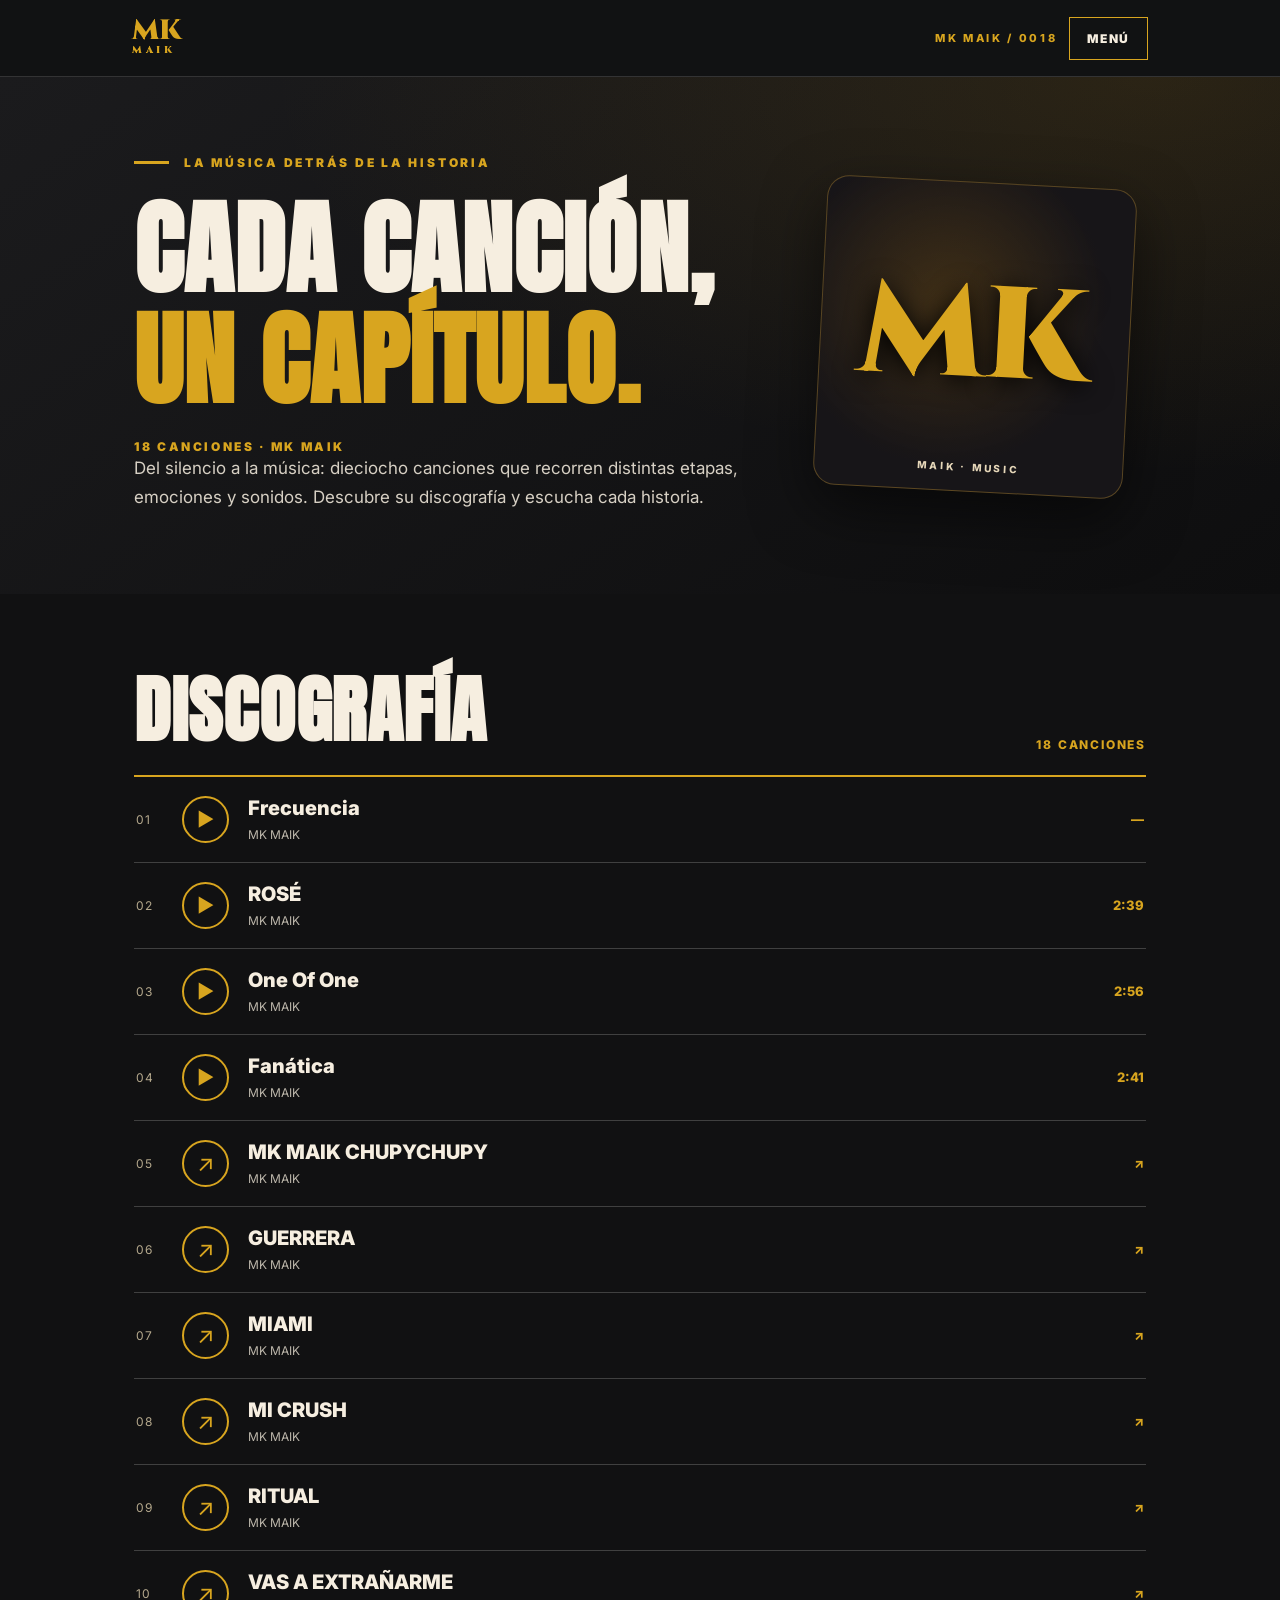
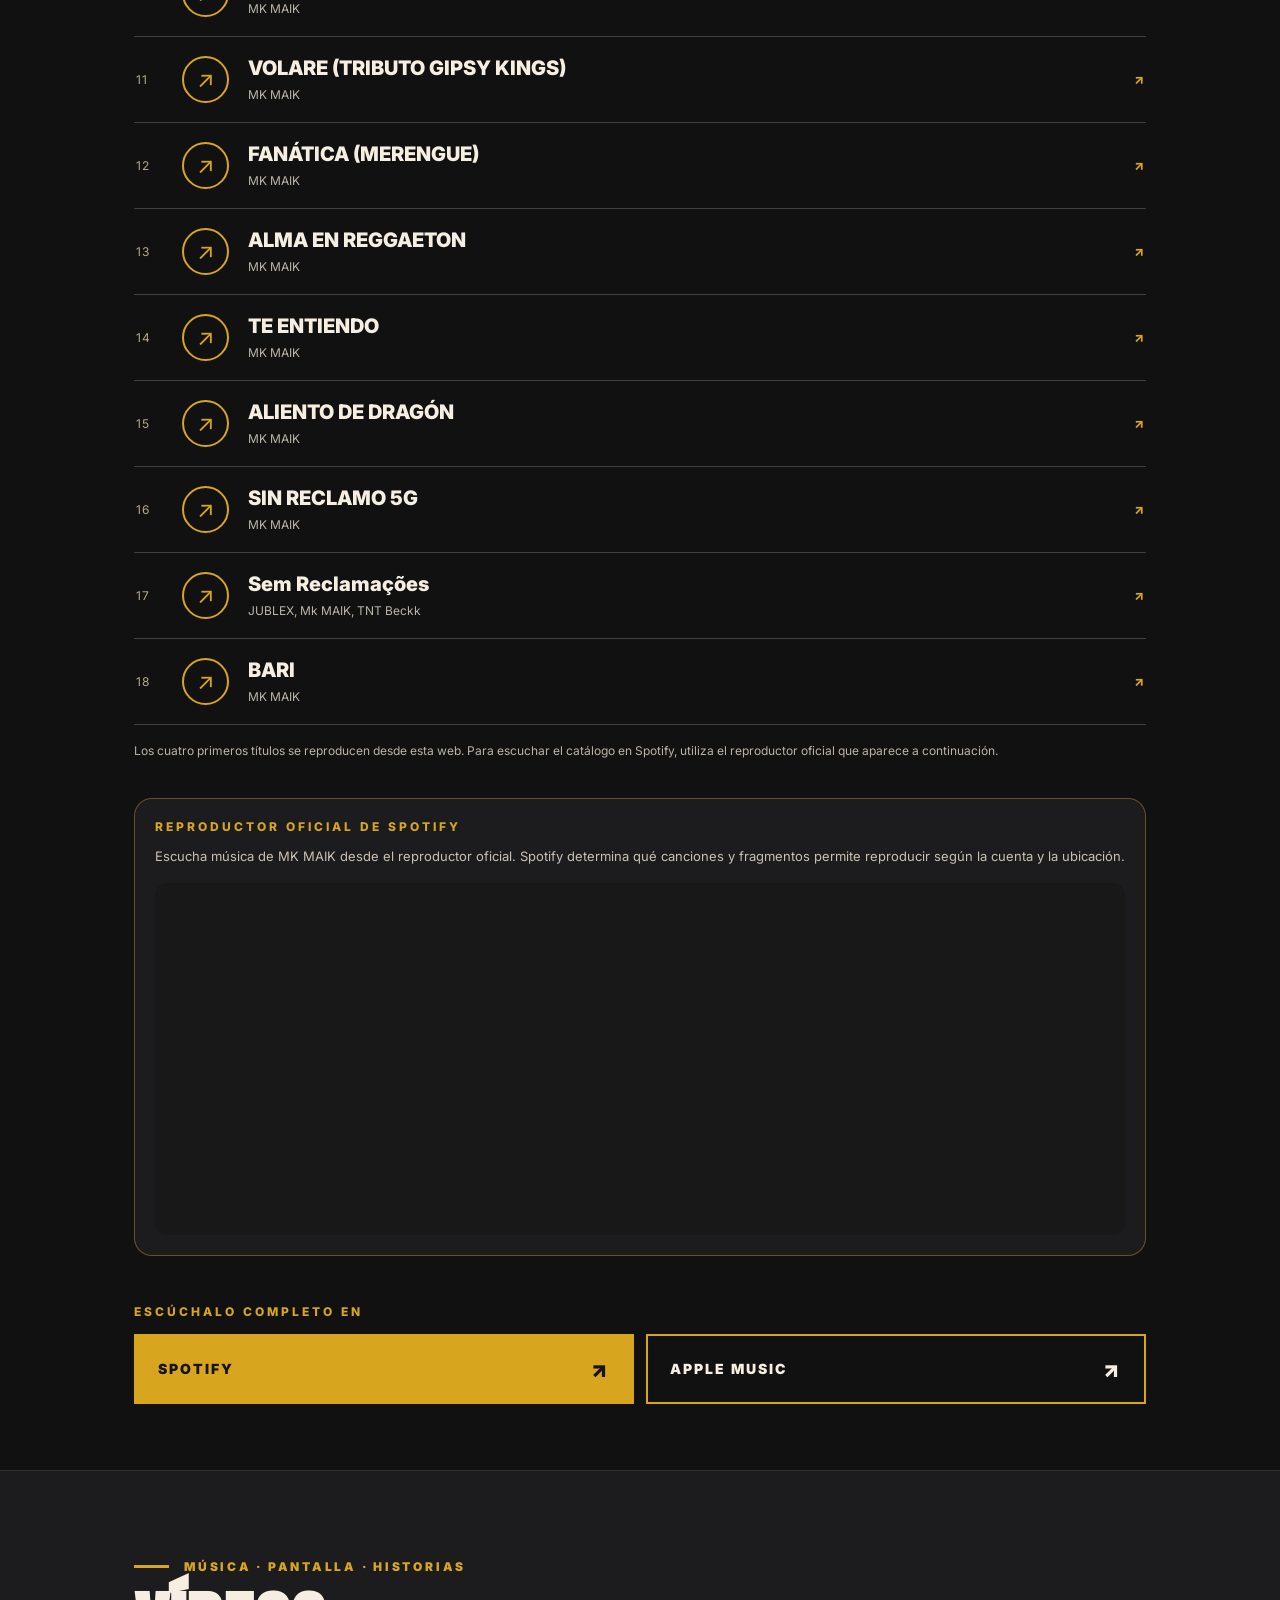
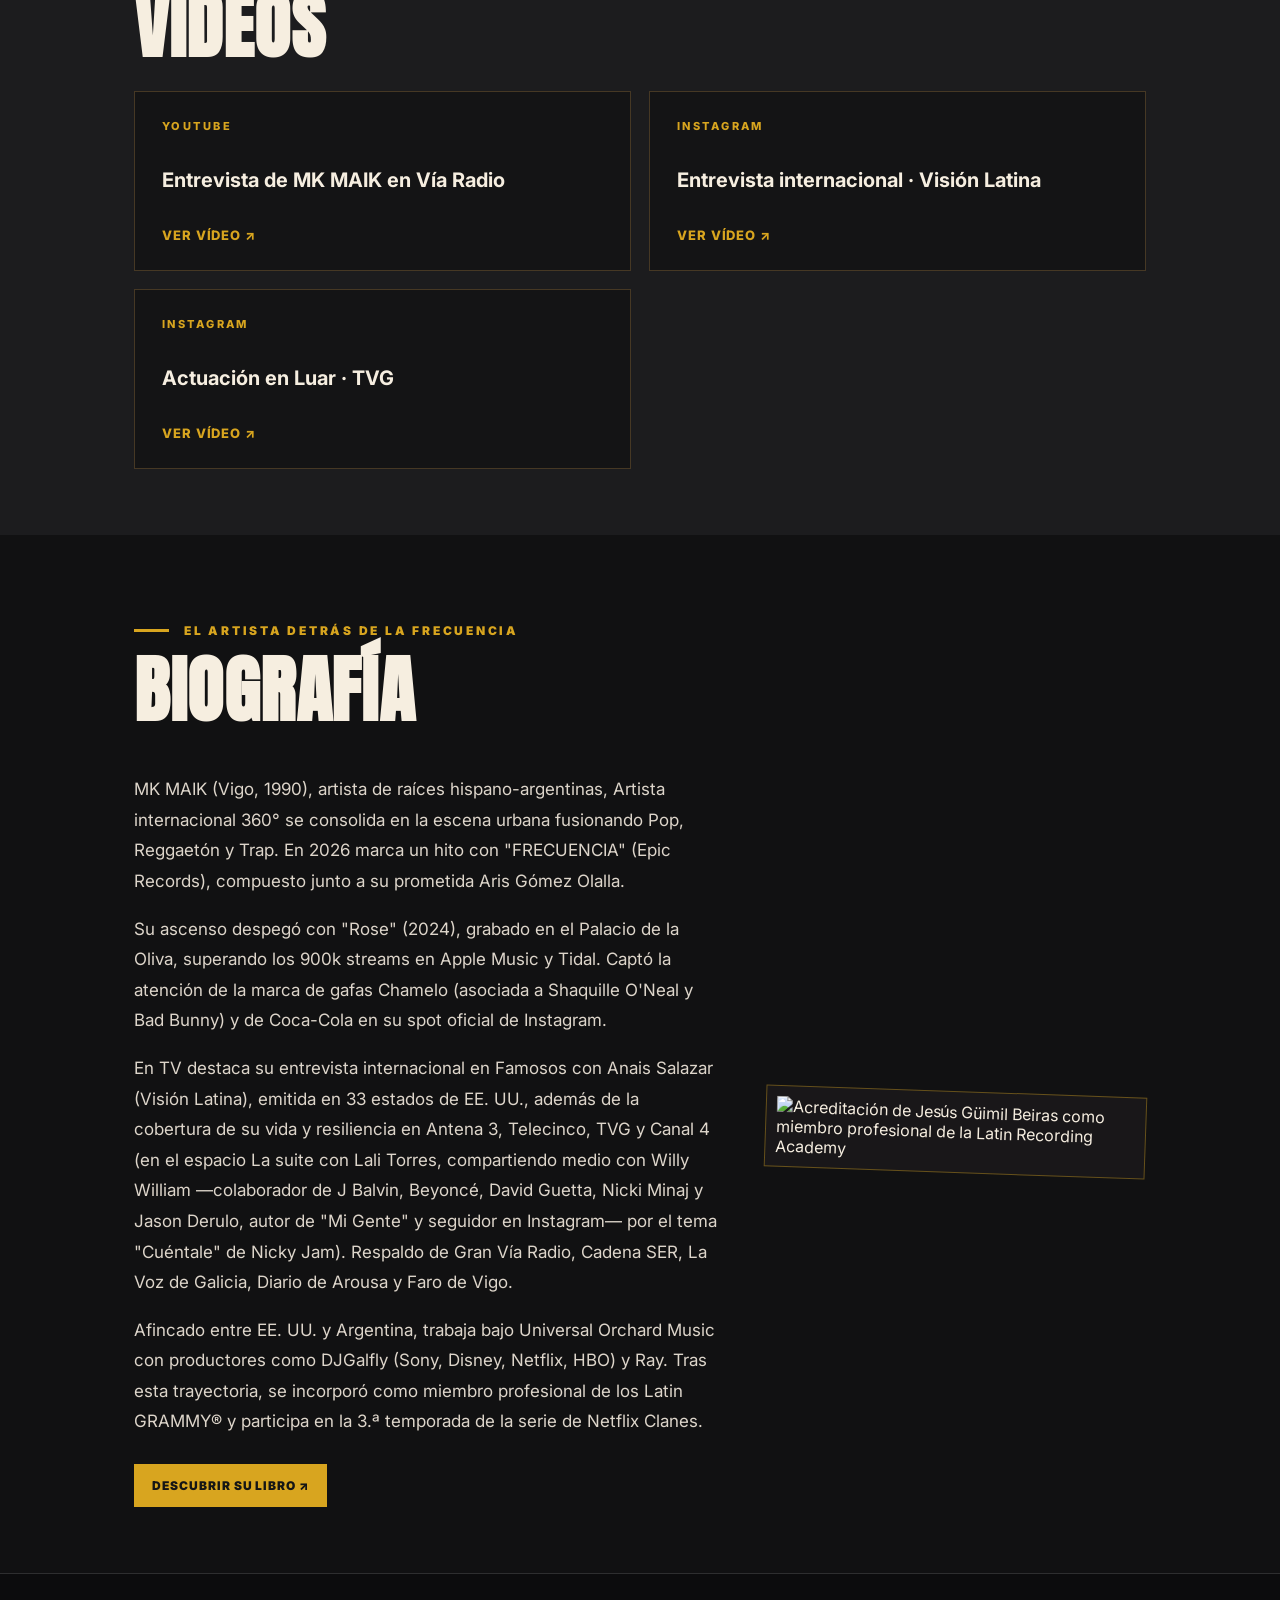
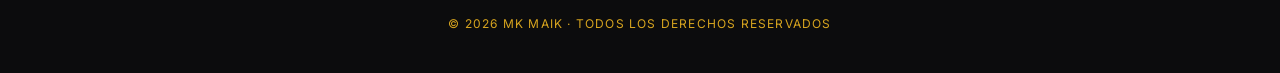
==== discografia.html @ 2d4cb765 "Expand mobile discography menu with every website section and bilingual labels" ====
<!doctype html>
<html lang="es">
<head>
<meta charset="utf-8">
<meta name="viewport" content="width=device-width,initial-scale=1">
<meta name="theme-color" content="#111112">
<title>Discografía, vídeos y biografía | MK MAIK</title>
<meta name="description" content="Descubre las 18 canciones de MK MAIK, sus vídeos y biografía. Música, identidad y superación.">
<link rel="canonical" href="https://www.mkmaik.com/discografia.html">
<link rel="preconnect" href="https://fonts.googleapis.com">
<link rel="preconnect" href="https://fonts.gstatic.com" crossorigin>
<link href="https://fonts.googleapis.com/css2?family=Anton&family=Bebas+Neue&family=Cinzel:wght@500;700;900&family=Inter:wght@400;500;600;700;800;900&display=swap" rel="stylesheet">
<style>
:root{--bg:#111112;--panel:#1d1d1e;--gold:#d8a51f;--yellow:#e5b53a;--cream:#f6eee0;--muted:#bcb6aa}
*{box-sizing:border-box}html{scroll-behavior:smooth}body{margin:0;background:var(--bg);color:var(--cream);font-family:Inter,system-ui,sans-serif}a{color:inherit;text-decoration:none}button{font:inherit;cursor:pointer}button:focus-visible,a:focus-visible{outline:3px solid var(--yellow);outline-offset:3px}button[hidden], [hidden]{display:none!important}
.site-header{position:sticky;top:0;z-index:30;background:#121314f5;border-bottom:1px solid #ffffff24;backdrop-filter:blur(14px)}.header-inner{max-width:1060px;margin:auto;min-height:76px;padding:14px 22px;display:flex;align-items:center;justify-content:space-between;gap:18px}.brand{font-family:Cinzel,serif;color:var(--gold);font-size:28px;font-weight:900;line-height:.72;display:block}.brand small{display:block;font-size:10px;letter-spacing:.37em;margin-top:6px}.header-actions{display:flex;align-items:center;gap:12px}.header-tag{color:var(--gold);font-weight:800;letter-spacing:.24em;font-size:11px}.menu-toggle{border:1px solid var(--gold);background:transparent;color:var(--cream);padding:13px 17px;letter-spacing:.14em;font-weight:900;font-size:12px}.menu-panel{border-top:1px solid #ffffff22;background:#1c1c1d}.menu-panel-inner{max-width:1060px;margin:auto;padding:18px 24px 22px}.menu-panel a{display:block;padding:17px 4px;border-bottom:1px solid #ffffff28;font-size:14px;font-weight:800;letter-spacing:.16em;text-transform:uppercase}.menu-panel a:hover{color:var(--gold)}.language-switch{display:flex;justify-content:flex-end;gap:0;margin-top:18px}.language-switch button{background:transparent;color:var(--cream);border:1px solid #7b746b;padding:10px 14px;font-weight:900;letter-spacing:.12em}.language-switch button.active{background:var(--gold);border-color:var(--gold);color:#111}
.container{max-width:1060px;margin:auto;padding-inline:24px}.hero{position:relative;overflow:hidden;background:radial-gradient(ellipse at 90% 0%,#8e681631,transparent 54%),linear-gradient(145deg,#1b1b1d,#0e0e0f);padding:66px 0 62px}.hero-grid{display:grid;grid-template-columns:minmax(0,1.3fr) minmax(250px,.7fr);gap:35px;align-items:center}.eyebrow{display:flex;align-items:center;gap:15px;color:var(--gold);font-weight:900;letter-spacing:.23em;font-size:12px;text-transform:uppercase}.eyebrow:before{content:"";display:block;width:35px;height:3px;background:var(--gold)}h1,h2{font-family:Anton,Impact,sans-serif;text-transform:uppercase;margin:0;letter-spacing:.01em}h1{font-size:clamp(55px,8vw,112px);line-height:1.08;margin:24px 0}h1 em{color:var(--gold);font-style:normal}.hero-copy{max-width:620px;color:#d7d0c4;font-size:17px;line-height:1.7;margin:0 0 20px}.hero-meta{margin:0;color:var(--gold);font-size:12px;letter-spacing:.22em;font-weight:900;text-transform:uppercase}.hero-art{position:relative;justify-self:center;width:min(100%,310px);aspect-ratio:1;display:grid;place-items:center;border:1px solid #b98d3466;border-radius:22px;background:radial-gradient(circle at 40% 40%,#76501a66,#171518 62%);box-shadow:0 22px 60px #0008;transform:rotate(3deg)}.hero-art .big-mk{font:900 clamp(75px,11vw,130px)/.8 Cinzel,serif;color:var(--gold);text-shadow:0 4px 25px #000}.hero-art .art-caption{position:absolute;bottom:18px;font-size:10px;letter-spacing:.28em;color:#e6d7b9;font-weight:800}
.section{padding-top:76px;padding-bottom:66px}.section-heading{display:flex;justify-content:space-between;gap:12px;align-items:end;margin-bottom:23px}.section-heading h2{font-size:clamp(43px,6vw,73px);line-height:1.12}.section-heading small{color:var(--gold);font-weight:800;letter-spacing:.15em;font-size:12px}.song-list{margin:0;padding:0;list-style:none;border-top:2px solid var(--gold)}.song{display:grid;grid-template-columns:32px 52px minmax(0,1fr) 44px;align-items:center;gap:14px;border-bottom:1px solid #ffffff32;padding:17px 2px;min-height:86px}.song-index{color:#b5a98d;font-size:12px;letter-spacing:.1em}.song-play,.song-link{width:47px;height:47px;border:2px solid var(--gold);border-radius:50%;background:transparent;color:var(--gold);display:grid;place-items:center;padding:0;font-size:19px}.song-play[aria-pressed="true"]{background:var(--gold);color:#111}.song-link{font-size:23px}.song-info{min-width:0}.song-info strong{display:block;font-size:clamp(15px,2vw,20px);font-weight:850;line-height:1.35;overflow-wrap:anywhere}.song-info small{display:block;color:var(--muted);font-size:12px;margin-top:5px;line-height:1.4}.song-duration{text-align:right;color:var(--gold);font-size:13px;font-weight:800}.song-note{font-size:12px;color:#bbb3a7;line-height:1.6;margin:16px 0 0}.listen-title{margin:48px 0 15px;color:var(--gold);letter-spacing:.25em;font-weight:800;font-size:12px}.platforms{display:grid;grid-template-columns:1fr 1fr;gap:12px}.platforms a{display:flex;align-items:center;justify-content:space-between;gap:10px;min-height:70px;padding:19px 22px;border:2px solid var(--gold);font-size:14px;font-weight:900;letter-spacing:.14em}.platforms a:first-child{background:var(--gold);color:#151515}.platforms a span{font-size:22px}
.spotify-player-section{margin:38px 0 10px;padding:20px;border:1px solid #d8a51f66;border-radius:18px;background:#1c1c1e}.spotify-player-section .listen-title{margin:0 0 12px}.spotify-embed-help{font-size:13px;line-height:1.6;color:#c9c1b3;margin:0 0 16px}.spotify-player-section iframe{display:block;border:0;border-radius:12px;width:100%;min-width:0;background:#181818}
.alternate-section{background:#1c1c1e;border-top:1px solid #ffffff18}.videos-grid{display:grid;grid-template-columns:repeat(2,minmax(0,1fr));gap:18px;margin-top:24px}.video-card{border:1px solid #8a693b6b;background:#141415;padding:27px;min-height:180px;display:flex;flex-direction:column;justify-content:space-between;gap:24px}.video-card .media-label{color:var(--gold);text-transform:uppercase;font-size:11px;letter-spacing:.22em;font-weight:800}.video-card strong{font-size:20px;line-height:1.3}.video-card a{color:var(--gold);font-weight:800;letter-spacing:.07em;font-size:13px}.bio-grid{display:grid;grid-template-columns:minmax(0,1fr) minmax(230px,.65fr);gap:45px;align-items:center;margin-top:25px}.bio-grid p{font-size:17px;line-height:1.8;color:#ddd5ca}.bio-visual{border:1px solid #d8a51f67;background:#191719;padding:10px;transform:rotate(2deg)}.bio-visual img{display:block;width:100%;height:auto;object-fit:cover}.bio-link{display:inline-block;margin-top:10px;padding:14px 18px;background:var(--gold);color:#151515;font-weight:900;text-transform:uppercase;font-size:12px;letter-spacing:.08em}.footer{background:#0c0c0d;border-top:1px solid #ffffff24;text-align:center;padding:42px 20px;color:var(--gold);font-size:12px;letter-spacing:.1em}
@media(max-width:680px){.header-inner{min-height:72px;padding:14px 19px}.header-tag{display:none}.hero{padding:56px 0 45px}.hero-grid{grid-template-columns:1fr}.hero-art{width:150px;aspect-ratio:1;justify-self:start;transform:none;border-radius:14px}.hero-art .big-mk{font-size:70px}.hero-art .art-caption{font-size:8px}.container{padding-inline:21px}h1{font-size:clamp(47px,11.5vw,78px);line-height:1.08;margin:21px 0}.hero-copy{font-size:15px}.hero-meta{font-size:11px}.section{padding-top:55px;padding-bottom:50px}.section-heading h2{font-size:clamp(37px,9vw,56px)}.song{grid-template-columns:22px 42px minmax(0,1fr) 40px;gap:10px;padding:15px 0;min-height:78px}.song-play,.song-link{width:41px;height:41px}.song-info strong{font-size:15px}.song-info small{font-size:11px}.platforms a{padding:13px;font-size:11px;min-height:64px;letter-spacing:.06em}.videos-grid,.bio-grid{grid-template-columns:1fr}.bio-visual{max-width:300px}.section-heading{align-items:center}}
</style>
</head>
<body>
<header class="site-header">
 <div class="header-inner">
  <a class="brand" href="index.html#inicio" aria-label="MK MAIK, volver a la web">MK<small>MAIK</small></a>
  <div class="header-actions"><span class="header-tag">MK MAIK / 0018</span><button class="menu-toggle" id="menuToggle" aria-expanded="false" aria-controls="menuPanel" data-i18n="menu">MENÚ</button></div>
 </div>
 <nav class="menu-panel" id="menuPanel" aria-label="Menú principal" hidden><div class="menu-panel-inner">
  <a href="index.html#inicio" data-i18n="homeNav">INICIO</a>
  <a href="index.html#musica" data-i18n="musicNav">MÚSICA</a>
  <a href="#discografia" data-i18n="discography">DISCOGRAFÍA</a>
  <a href="videos.html" data-i18n="videos">VÍDEOS</a>
  <a href="#biografia" data-i18n="biography">BIOGRAFÍA</a>
  <a href="index.html#origen" data-i18n="originNav">EL ORIGEN</a>
  <a href="index.html#eventos" data-i18n="eventsNav">EVENTOS</a>
  <a href="index.html#prensa" data-i18n="pressNav">PRENSA</a>
  <a href="index.html#marcas" data-i18n="brandsNav">MARCAS</a>
  <a href="libro.html" data-i18n="bookNav">LIBRO</a>
  <a href="index.html#contacto" data-i18n="contactNav">CONTACTO</a>
  <div class="language-switch" role="group" aria-label="Language / Idioma"><button type="button" class="active" data-lang="es" aria-pressed="true">ES</button><button type="button" data-lang="en" aria-pressed="false">EN</button></div>
 </div></nav>
</header>
<main>
 <section class="hero" id="inicio">
 <div class="container hero-grid"><div>
  <p class="eyebrow" data-i18n="eyebrow">LA MÚSICA DETRÁS DE LA HISTORIA</p>
  <h1><span data-i18n="heroOne">CADA CANCIÓN,</span> <em data-i18n="heroTwo">UN CAPÍTULO.</em></h1>
  <p class="hero-meta" data-i18n="meta">18 CANCIONES · MK MAIK</p>
  <p class="hero-copy" data-i18n="intro">Del silencio a la música: dieciocho canciones que recorren distintas etapas, emociones y sonidos. Descubre su discografía y escucha cada historia.</p>
 </div><div class="hero-art" aria-label="Identidad visual MK MAIK"><span class="big-mk">MK</span><span class="art-caption">MAIK · MUSIC</span></div></div>
 </section>
 <section id="discografia" class="section container">
  <div class="section-heading"><h2 data-i18n="discography">DISCOGRAFÍA</h2><small data-i18n="tracks">18 CANCIONES</small></div>
  <ol class="song-list">
<li class="song" data-title="Frecuencia"><span class="song-index">01</span><button class="song-play" type="button" data-audio="assets/audio/frecuencia.m4a" aria-label="Reproducir Frecuencia" aria-pressed="false"><span aria-hidden="true">▶</span></button><span class="song-info"><strong>Frecuencia</strong><small>MK MAIK</small></span><span class="song-duration" data-for="assets/audio/frecuencia.m4a">—</span></li>
<li class="song" data-title="ROSÉ"><span class="song-index">02</span><button class="song-play" type="button" data-audio="assets/audio/rose.mp3" aria-label="Reproducir ROSÉ" aria-pressed="false"><span aria-hidden="true">▶</span></button><span class="song-info"><strong>ROSÉ</strong><small>MK MAIK</small></span><span class="song-duration" data-for="assets/audio/rose.mp3">—</span></li>
<li class="song" data-title="One Of One"><span class="song-index">03</span><button class="song-play" type="button" data-audio="assets/audio/one-of-one.mp3" aria-label="Reproducir One Of One" aria-pressed="false"><span aria-hidden="true">▶</span></button><span class="song-info"><strong>One Of One</strong><small>MK MAIK</small></span><span class="song-duration" data-for="assets/audio/one-of-one.mp3">—</span></li>
<li class="song" data-title="Fanática"><span class="song-index">04</span><button class="song-play" type="button" data-audio="assets/audio/fanatica.mp3" aria-label="Reproducir Fanática" aria-pressed="false"><span aria-hidden="true">▶</span></button><span class="song-info"><strong>Fanática</strong><small>MK MAIK</small></span><span class="song-duration" data-for="assets/audio/fanatica.mp3">—</span></li>
<li class="song" data-title="MK MAIK CHUPYCHUPY"><span class="song-index">05</span><a class="song-link" href="https://open.spotify.com/intl-es/artist/3OY7Gz7pqpO8EOO5Ahuzsq" target="_blank" rel="noopener noreferrer" aria-label="Abrir perfil de MK MAIK en Spotify"><span aria-hidden="true">↗</span></a><span class="song-info"><strong>MK MAIK CHUPYCHUPY</strong><small>MK MAIK</small></span><span class="song-duration" >↗</span></li>
<li class="song" data-title="GUERRERA"><span class="song-index">06</span><a class="song-link" href="https://open.spotify.com/intl-es/artist/3OY7Gz7pqpO8EOO5Ahuzsq" target="_blank" rel="noopener noreferrer" aria-label="Abrir perfil de MK MAIK en Spotify"><span aria-hidden="true">↗</span></a><span class="song-info"><strong>GUERRERA</strong><small>MK MAIK</small></span><span class="song-duration" >↗</span></li>
<li class="song" data-title="MIAMI"><span class="song-index">07</span><a class="song-link" href="https://open.spotify.com/intl-es/artist/3OY7Gz7pqpO8EOO5Ahuzsq" target="_blank" rel="noopener noreferrer" aria-label="Abrir perfil de MK MAIK en Spotify"><span aria-hidden="true">↗</span></a><span class="song-info"><strong>MIAMI</strong><small>MK MAIK</small></span><span class="song-duration" >↗</span></li>
<li class="song" data-title="MI CRUSH"><span class="song-index">08</span><a class="song-link" href="https://open.spotify.com/intl-es/artist/3OY7Gz7pqpO8EOO5Ahuzsq" target="_blank" rel="noopener noreferrer" aria-label="Abrir perfil de MK MAIK en Spotify"><span aria-hidden="true">↗</span></a><span class="song-info"><strong>MI CRUSH</strong><small>MK MAIK</small></span><span class="song-duration" >↗</span></li>
<li class="song" data-title="RITUAL"><span class="song-index">09</span><a class="song-link" href="https://open.spotify.com/intl-es/artist/3OY7Gz7pqpO8EOO5Ahuzsq" target="_blank" rel="noopener noreferrer" aria-label="Abrir perfil de MK MAIK en Spotify"><span aria-hidden="true">↗</span></a><span class="song-info"><strong>RITUAL</strong><small>MK MAIK</small></span><span class="song-duration" >↗</span></li>
<li class="song" data-title="VAS A EXTRAÑARME"><span class="song-index">10</span><a class="song-link" href="https://open.spotify.com/intl-es/artist/3OY7Gz7pqpO8EOO5Ahuzsq" target="_blank" rel="noopener noreferrer" aria-label="Abrir perfil de MK MAIK en Spotify"><span aria-hidden="true">↗</span></a><span class="song-info"><strong>VAS A EXTRAÑARME</strong><small>MK MAIK</small></span><span class="song-duration" >↗</span></li>
<li class="song" data-title="VOLARE (TRIBUTO GIPSY KINGS)"><span class="song-index">11</span><a class="song-link" href="https://open.spotify.com/intl-es/artist/3OY7Gz7pqpO8EOO5Ahuzsq" target="_blank" rel="noopener noreferrer" aria-label="Abrir perfil de MK MAIK en Spotify"><span aria-hidden="true">↗</span></a><span class="song-info"><strong>VOLARE (TRIBUTO GIPSY KINGS)</strong><small>MK MAIK</small></span><span class="song-duration" >↗</span></li>
<li class="song" data-title="FANÁTICA (MERENGUE)"><span class="song-index">12</span><a class="song-link" href="https://open.spotify.com/intl-es/artist/3OY7Gz7pqpO8EOO5Ahuzsq" target="_blank" rel="noopener noreferrer" aria-label="Abrir perfil de MK MAIK en Spotify"><span aria-hidden="true">↗</span></a><span class="song-info"><strong>FANÁTICA (MERENGUE)</strong><small>MK MAIK</small></span><span class="song-duration" >↗</span></li>
<li class="song" data-title="ALMA EN REGGAETON"><span class="song-index">13</span><a class="song-link" href="https://open.spotify.com/intl-es/artist/3OY7Gz7pqpO8EOO5Ahuzsq" target="_blank" rel="noopener noreferrer" aria-label="Abrir perfil de MK MAIK en Spotify"><span aria-hidden="true">↗</span></a><span class="song-info"><strong>ALMA EN REGGAETON</strong><small>MK MAIK</small></span><span class="song-duration" >↗</span></li>
<li class="song" data-title="TE ENTIENDO"><span class="song-index">14</span><a class="song-link" href="https://open.spotify.com/intl-es/artist/3OY7Gz7pqpO8EOO5Ahuzsq" target="_blank" rel="noopener noreferrer" aria-label="Abrir perfil de MK MAIK en Spotify"><span aria-hidden="true">↗</span></a><span class="song-info"><strong>TE ENTIENDO</strong><small>MK MAIK</small></span><span class="song-duration" >↗</span></li>
<li class="song" data-title="ALIENTO DE DRAGÓN"><span class="song-index">15</span><a class="song-link" href="https://open.spotify.com/intl-es/artist/3OY7Gz7pqpO8EOO5Ahuzsq" target="_blank" rel="noopener noreferrer" aria-label="Abrir perfil de MK MAIK en Spotify"><span aria-hidden="true">↗</span></a><span class="song-info"><strong>ALIENTO DE DRAGÓN</strong><small>MK MAIK</small></span><span class="song-duration" >↗</span></li>
<li class="song" data-title="SIN RECLAMO 5G"><span class="song-index">16</span><a class="song-link" href="https://open.spotify.com/intl-es/artist/3OY7Gz7pqpO8EOO5Ahuzsq" target="_blank" rel="noopener noreferrer" aria-label="Abrir perfil de MK MAIK en Spotify"><span aria-hidden="true">↗</span></a><span class="song-info"><strong>SIN RECLAMO 5G</strong><small>MK MAIK</small></span><span class="song-duration" >↗</span></li>
<li class="song" data-title="Sem Reclamações"><span class="song-index">17</span><a class="song-link" href="https://open.spotify.com/intl-es/artist/3OY7Gz7pqpO8EOO5Ahuzsq" target="_blank" rel="noopener noreferrer" aria-label="Abrir perfil de MK MAIK en Spotify"><span aria-hidden="true">↗</span></a><span class="song-info"><strong>Sem Reclamações</strong><small>JUBLEX, Mk MAIK, TNT Beckk</small></span><span class="song-duration" >↗</span></li>
<li class="song" data-title="BARI"><span class="song-index">18</span><a class="song-link" href="https://open.spotify.com/intl-es/artist/3OY7Gz7pqpO8EOO5Ahuzsq" target="_blank" rel="noopener noreferrer" aria-label="Abrir perfil de MK MAIK en Spotify"><span aria-hidden="true">↗</span></a><span class="song-info"><strong>BARI</strong><small>MK MAIK</small></span><span class="song-duration" >↗</span></li>
  </ol>
  <p class="song-note" data-i18n="note">Los cuatro primeros títulos incluyen una muestra reproducible en esta web. Los demás abren el perfil oficial de MK MAIK para escuchar su música en las plataformas.</p>
  <div class="spotify-player-section" id="spotify-player">
    <p class="listen-title" data-i18n="spotifyHeading">REPRODUCTOR OFICIAL DE SPOTIFY</p>
    <p class="spotify-embed-help" data-i18n="spotifyHelp">Escucha música de MK MAIK desde el reproductor oficial. Spotify determina qué canciones y fragmentos permite reproducir según la cuenta y la ubicación.</p>
    <iframe title="Spotify · MK MAIK" src="https://open.spotify.com/embed/artist/3OY7Gz7pqpO8EOO5Ahuzsq?utm_source=generator&theme=0" width="100%" height="352" frameborder="0" allowfullscreen allow="autoplay; clipboard-write; encrypted-media; fullscreen; picture-in-picture" loading="lazy"></iframe>
  </div>
  <p class="listen-title" data-i18n="listen">ESCÚCHALO COMPLETO EN</p>
  <div class="platforms"><a href="https://open.spotify.com/intl-es/artist/3OY7Gz7pqpO8EOO5Ahuzsq" target="_blank" rel="noopener noreferrer">SPOTIFY <span aria-hidden="true">↗</span></a><a href="https://music.apple.com/es/artist/mk-maik/1501827008" target="_blank" rel="noopener noreferrer">APPLE MUSIC <span aria-hidden="true">↗</span></a></div>
 </section>
 <section id="videos" class="section alternate-section"><div class="container">
  <p class="eyebrow" data-i18n="mediaEyebrow">MÚSICA · PANTALLA · HISTORIAS</p>
  <div class="section-heading"><h2 data-i18n="videos">VÍDEOS</h2></div>
  <div class="videos-grid">
    <article class="video-card"><span class="media-label">YOUTUBE</span><strong data-i18n="videoOne">Entrevista de MK MAIK en Vía Radio</strong><a href="https://www.youtube.com/watch?v=xBLSHfNSK5w" target="_blank" rel="noopener noreferrer" data-i18n="watch">VER VÍDEO ↗</a></article>
    <article class="video-card"><span class="media-label">INSTAGRAM</span><strong data-i18n="videoTwo">Entrevista internacional · Visión Latina</strong><a href="https://www.instagram.com/reel/DPF_MbJjFSe/" target="_blank" rel="noopener noreferrer" data-i18n="watch">VER VÍDEO ↗</a></article>
    <article class="video-card"><span class="media-label">INSTAGRAM</span><strong data-i18n="videoThree">Actuación en Luar · TVG</strong><a href="https://www.instagram.com/p/DYrHqBqNT52/" target="_blank" rel="noopener noreferrer" data-i18n="watch">VER VÍDEO ↗</a></article>
  </div></div>
 </section>
 <section id="biografia" class="section container">
  <p class="eyebrow" data-i18n="bioEyebrow">EL ARTISTA DETRÁS DE LA FRECUENCIA</p>
  <div class="section-heading"><h2 data-i18n="biography">BIOGRAFÍA</h2></div>
  <div class="bio-grid"><div>
    <p data-i18n="bioOne">MK MAIK (Vigo, 1990), artista de raíces hispano-argentinas, Artista internacional 360° se consolida en la escena urbana fusionando Pop, Reggaetón y Trap. En 2026 marca un hito con &quot;FRECUENCIA&quot; (Epic Records), compuesto junto a su prometida Aris Gómez Olalla.</p>
    <p data-i18n="bioTwo">Su ascenso despegó con &quot;Rose&quot; (2024), grabado en el Palacio de la Oliva, superando los 900k streams en Apple Music y Tidal. Captó la atención de la marca de gafas Chamelo (asociada a Shaquille O'Neal y Bad Bunny) y de Coca-Cola en su spot oficial de Instagram.</p>
    <p data-i18n="bioThree">En TV destaca su entrevista internacional en Famosos con Anais Salazar (Visión Latina), emitida en 33 estados de EE. UU., además de la cobertura de su vida y resiliencia en Antena 3, Telecinco, TVG y Canal 4 (en el espacio La suite con Lali Torres, compartiendo medio con Willy William —colaborador de J Balvin, Beyoncé, David Guetta, Nicki Minaj y Jason Derulo, autor de &quot;Mi Gente&quot; y seguidor en Instagram— por el tema &quot;Cuéntale&quot; de Nicky Jam). Respaldo de Gran Vía Radio, Cadena SER, La Voz de Galicia, Diario de Arousa y Faro de Vigo.</p>
    <p data-i18n="bioFour">Afincado entre EE. UU. y Argentina, trabaja bajo Universal Orchard Music con productores como DJGalfly (Sony, Disney, Netflix, HBO) y Ray. Tras esta trayectoria, se incorporó como miembro profesional de los Latin GRAMMY®️ y participa en la 3.ª temporada de la serie de Netflix Clanes.</p>
    <a class="bio-link" href="libro.html" data-i18n="book">DESCUBRIR SU LIBRO ↗</a>
  </div><div class="bio-visual"><img loading="lazy" src="https://d2ol7oe51mr4n9.cloudfront.net/user_3HpgCbp8PHQ2zTf1E8xLh22Xn4l/77a39775-2fce-47e1-8acc-0b6c3ef03208.png" alt="Acreditación de Jesús Güimil Beiras como miembro profesional de la Latin Recording Academy"></div></div>
 </section>
</main>
<footer class="footer">© 2026 MK MAIK · <span data-i18n="rights">TODOS LOS DERECHOS RESERVADOS</span></footer>
<script>
(() => {
const toggle=document.getElementById('menuToggle'),panel=document.getElementById('menuPanel');
const dict={
es:{homeNav:"INICIO",musicNav:"MÚSICA",originNav:"EL ORIGEN",eventsNav:"EVENTOS",pressNav:"PRENSA",brandsNav:"MARCAS",bookNav:"LIBRO",contactNav:"CONTACTO",menu:"MENÚ",close:"CERRAR",discography:"DISCOGRAFÍA",videos:"VÍDEOS",biography:"BIOGRAFÍA",back:"VOLVER A LA WEB",eyebrow:"LA MÚSICA DETRÁS DE LA HISTORIA",heroOne:"CADA CANCIÓN,",heroTwo:"UN CAPÍTULO.",meta:"18 CANCIONES · MK MAIK",intro:"Del silencio a la música: dieciocho canciones que recorren distintas etapas, emociones y sonidos. Descubre su discografía y escucha cada historia.",tracks:"18 CANCIONES",note:"Los cuatro primeros títulos se reproducen desde esta web. Para escuchar el catálogo en Spotify, utiliza el reproductor oficial que aparece a continuación.",spotifyHeading:"REPRODUCTOR OFICIAL DE SPOTIFY",spotifyHelp:"Escucha música de MK MAIK desde el reproductor oficial. Spotify determina qué canciones y fragmentos permite reproducir según la cuenta y la ubicación.",listen:"ESCÚCHALO COMPLETO EN",mediaEyebrow:"MÚSICA · PANTALLA · HISTORIAS",videoOne:"Entrevista de MK MAIK en Vía Radio",videoTwo:"Entrevista internacional · Visión Latina",videoThree:"Actuación en Luar · TVG",watch:"VER VÍDEO ↗",bioEyebrow:"EL ARTISTA DETRÁS DE LA FRECUENCIA",bioOne:"MK MAIK (Vigo, 1990), artista de raíces hispano-argentinas, Artista internacional 360° se consolida en la escena urbana fusionando Pop, Reggaetón y Trap. En 2026 marca un hito con \"FRECUENCIA\" (Epic Records), compuesto junto a su prometida Aris Gómez Olalla.",bioTwo:"Su ascenso despegó con \"Rose\" (2024), grabado en el Palacio de la Oliva, superando los 900k streams en Apple Music y Tidal. Captó la atención de la marca de gafas Chamelo (asociada a Shaquille O'Neal y Bad Bunny) y de Coca-Cola en su spot oficial de Instagram.",bioThree:"En TV destaca su entrevista internacional en Famosos con Anais Salazar (Visión Latina), emitida en 33 estados de EE. UU., además de la cobertura de su vida y resiliencia en Antena 3, Telecinco, TVG y Canal 4 (en el espacio La suite con Lali Torres, compartiendo medio con Willy William —colaborador de J Balvin, Beyoncé, David Guetta, Nicki Minaj y Jason Derulo, autor de \"Mi Gente\" y seguidor en Instagram— por el tema \"Cuéntale\" de Nicky Jam). Respaldo de Gran Vía Radio, Cadena SER, La Voz de Galicia, Diario de Arousa y Faro de Vigo.",bioFour:"Afincado entre EE. UU. y Argentina, trabaja bajo Universal Orchard Music con productores como DJGalfly (Sony, Disney, Netflix, HBO) y Ray. Tras esta trayectoria, se incorporó como miembro profesional de los Latin GRAMMY®️ y participa en la 3.ª temporada de la serie de Netflix Clanes.",book:"DESCUBRIR SU LIBRO ↗",rights:"TODOS LOS DERECHOS RESERVADOS",play:"Reproducir",pause:"Pausar"},
en:{homeNav:"HOME",musicNav:"MUSIC",originNav:"THE ORIGIN",eventsNav:"EVENTS",pressNav:"PRESS",brandsNav:"BRANDS",bookNav:"BOOK",contactNav:"CONTACT",menu:"MENU",close:"CLOSE",discography:"DISCOGRAPHY",videos:"VIDEOS",biography:"BIOGRAPHY",back:"BACK TO WEBSITE",eyebrow:"THE MUSIC BEHIND THE STORY",heroOne:"EVERY SONG,",heroTwo:"A CHAPTER.",meta:"18 TRACKS · MK MAIK",intro:"From silence to music: eighteen songs tracing different stages, emotions and sounds. Explore the discography and listen to each story.",tracks:"18 TRACKS",note:"The first four tracks play directly on this website. To explore more music, use the official Spotify player below.",spotifyHeading:"OFFICIAL SPOTIFY PLAYER",spotifyHelp:"Listen to MK MAIK using the official player. Spotify controls available tracks and playback lengths based on account and location.",listen:"LISTEN IN FULL ON",mediaEyebrow:"MUSIC · SCREEN · STORIES",videoOne:"MK MAIK interview on Vía Radio",videoTwo:"International interview · Visión Latina",videoThree:"Live appearance on Luar · TVG",watch:"WATCH VIDEO ↗",bioEyebrow:"THE ARTIST BEHIND THE FREQUENCY",bioOne:"MK MAIK (Vigo, 1990), an artist with Spanish-Argentine roots and a 360° international artist, is establishing himself in the urban music scene by blending pop, reggaeton and trap. In 2026, he reaches a milestone with \"FRECUENCIA\" (Epic Records), co-written with his fiancée Aris Gómez Olalla.",bioTwo:"His rise took off with \"Rose\" (2024), recorded at the Palacio de la Oliva, surpassing 900k streams on Apple Music and Tidal. He attracted the attention of eyewear brand Chamelo (associated with Shaquille O’Neal and Bad Bunny) and Coca-Cola through its official Instagram spot.",bioThree:"On television, highlights include his international interview on Famosos con Anais Salazar (Visión Latina), broadcast across 33 U.S. states, as well as coverage of his life and resilience on Antena 3, Telecinco, TVG and Canal 4 (on La suite with Lali Torres, appearing on the same outlet as Willy William — collaborator of J Balvin, Beyoncé, David Guetta, Nicki Minaj and Jason Derulo, creator of \"Mi Gente\" and an Instagram follower — in connection with Nicky Jam’s \"Cuéntale\"). He has also received coverage from Gran Vía Radio, Cadena SER, La Voz de Galicia, Diario de Arousa and Faro de Vigo.",bioFour:"Based between the U.S. and Argentina, he works under Universal Orchard Music with producers such as DJGalfly (Sony, Disney, Netflix, HBO) and Ray. Following this journey, he became a professional member of the Latin GRAMMY®️ organization and takes part in season three of the Netflix series Clanes.",book:"DISCOVER HIS BOOK ↗",rights:"ALL RIGHTS RESERVED",play:"Play",pause:"Pause"}
};
let lang='es';
function render(){document.documentElement.lang=lang;document.querySelectorAll('[data-i18n]').forEach(el=>{const key=el.dataset.i18n;if(dict[lang][key])el.textContent=dict[lang][key]});toggle.textContent=panel.hidden?dict[lang].menu:dict[lang].close;document.querySelectorAll('[data-lang]').forEach(b=>{const active=b.dataset.lang===lang;b.classList.toggle('active',active);b.setAttribute('aria-pressed',String(active))});sync();}
function openMenu(visible){panel.hidden=!visible;toggle.setAttribute('aria-expanded',String(visible));toggle.textContent=visible?dict[lang].close:dict[lang].menu;}
toggle.addEventListener('click',()=>openMenu(panel.hidden));panel.querySelectorAll('a').forEach(a=>a.addEventListener('click',()=>openMenu(false)));document.querySelectorAll('[data-lang]').forEach(b=>b.addEventListener('click',()=>{lang=b.dataset.lang;render();}));document.addEventListener('keydown',e=>{if(e.key==='Escape'&&!panel.hidden){openMenu(false);toggle.focus()}});
const players=[...document.querySelectorAll('.song-play')].map(button=>{const audio=new Audio(button.dataset.audio);audio.preload='metadata';const duration=button.closest('.song').querySelector('.song-duration');function format(s){const n=Math.floor(s);return Math.floor(n/60)+':'+String(n%60).padStart(2,'0')}audio.addEventListener('loadedmetadata',()=>{if(Number.isFinite(audio.duration)&&audio.duration>0)duration.textContent=format(audio.duration)});audio.addEventListener('error',()=>{duration.textContent='—'});return {button,audio}});
function sync(){players.forEach(({button,audio})=>{const playing=!audio.paused&&!audio.ended;button.setAttribute('aria-pressed',String(playing));button.setAttribute('aria-label',(playing?dict[lang].pause:dict[lang].play)+' '+button.closest('.song').querySelector('strong').textContent);button.querySelector('span').textContent=playing?'Ⅱ':'▶'})}
players.forEach(({button,audio})=>{button.addEventListener('click',()=>{if(audio.paused){players.forEach(p=>{if(p.audio!==audio)p.audio.pause()});audio.play().catch(()=>sync())}else audio.pause()});audio.addEventListener('play',sync);audio.addEventListener('pause',sync);audio.addEventListener('ended',sync)});
render();
})();
</script>
</body></html>
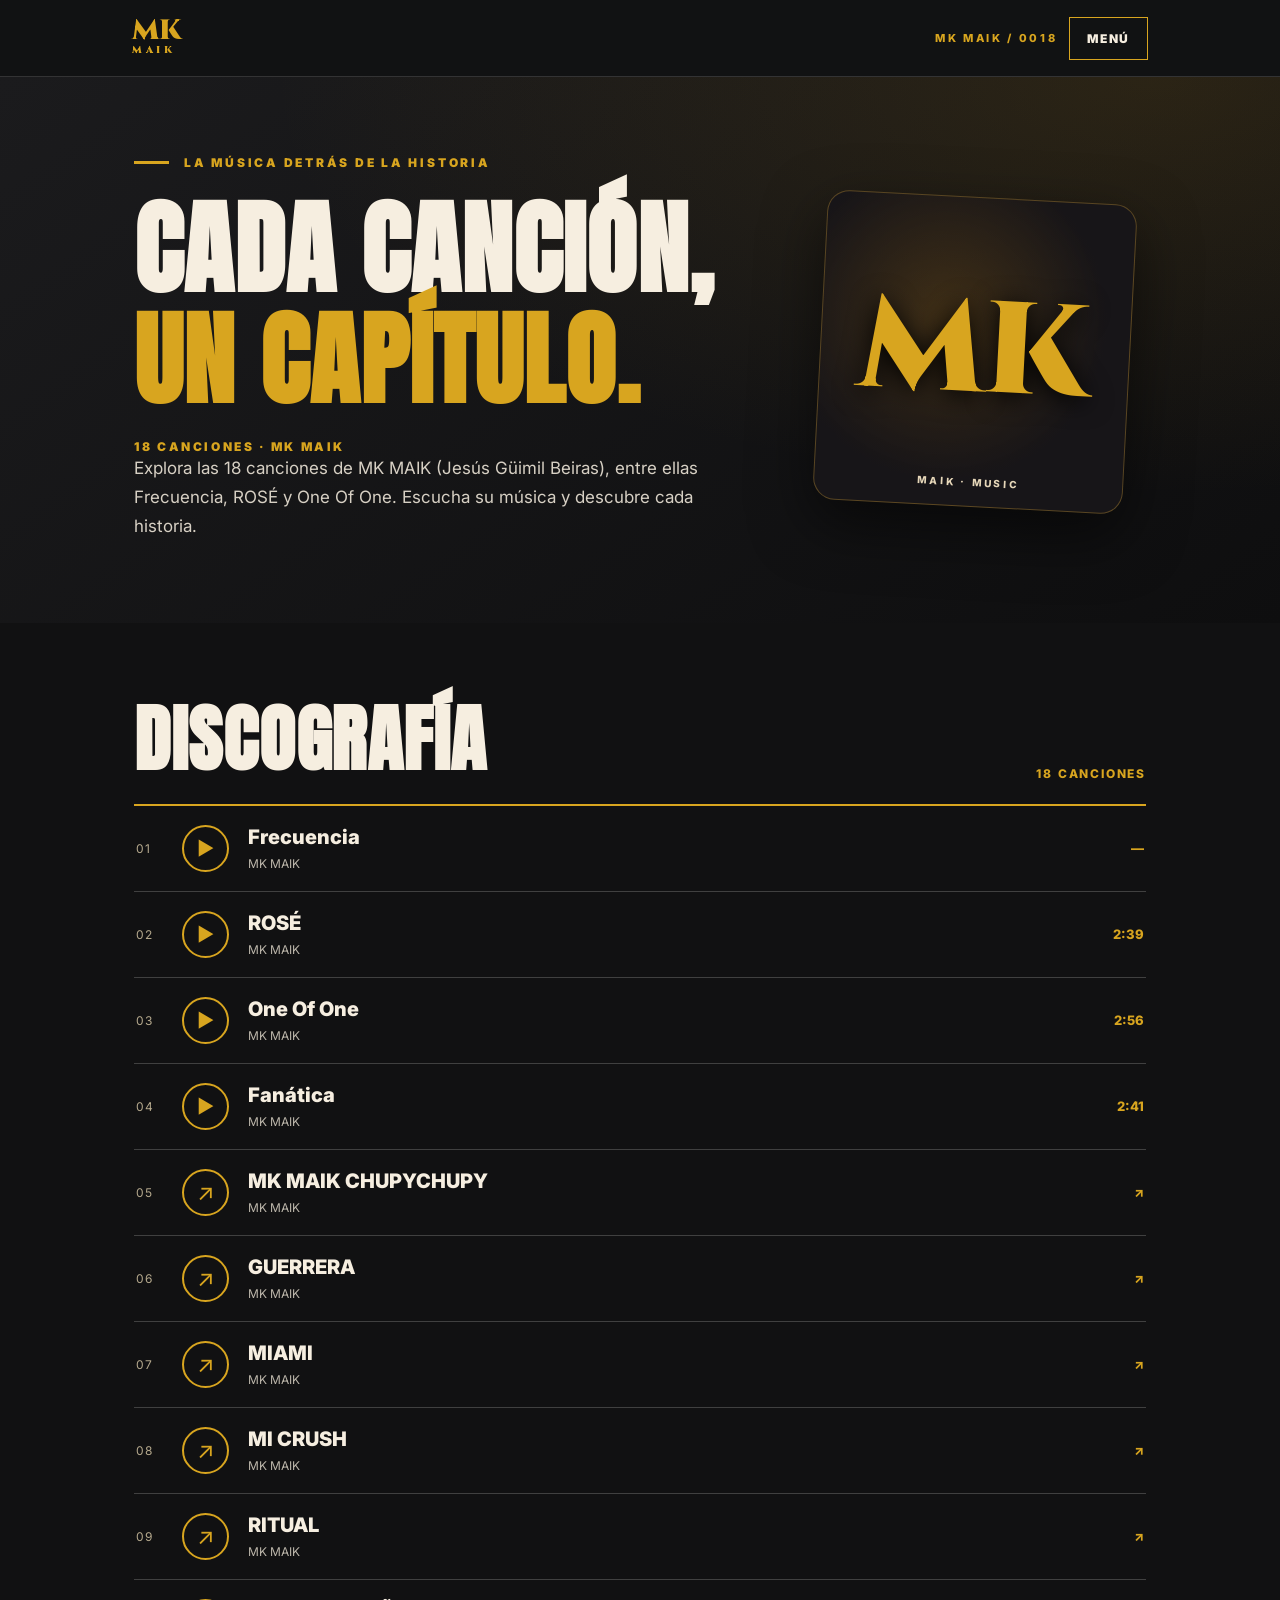
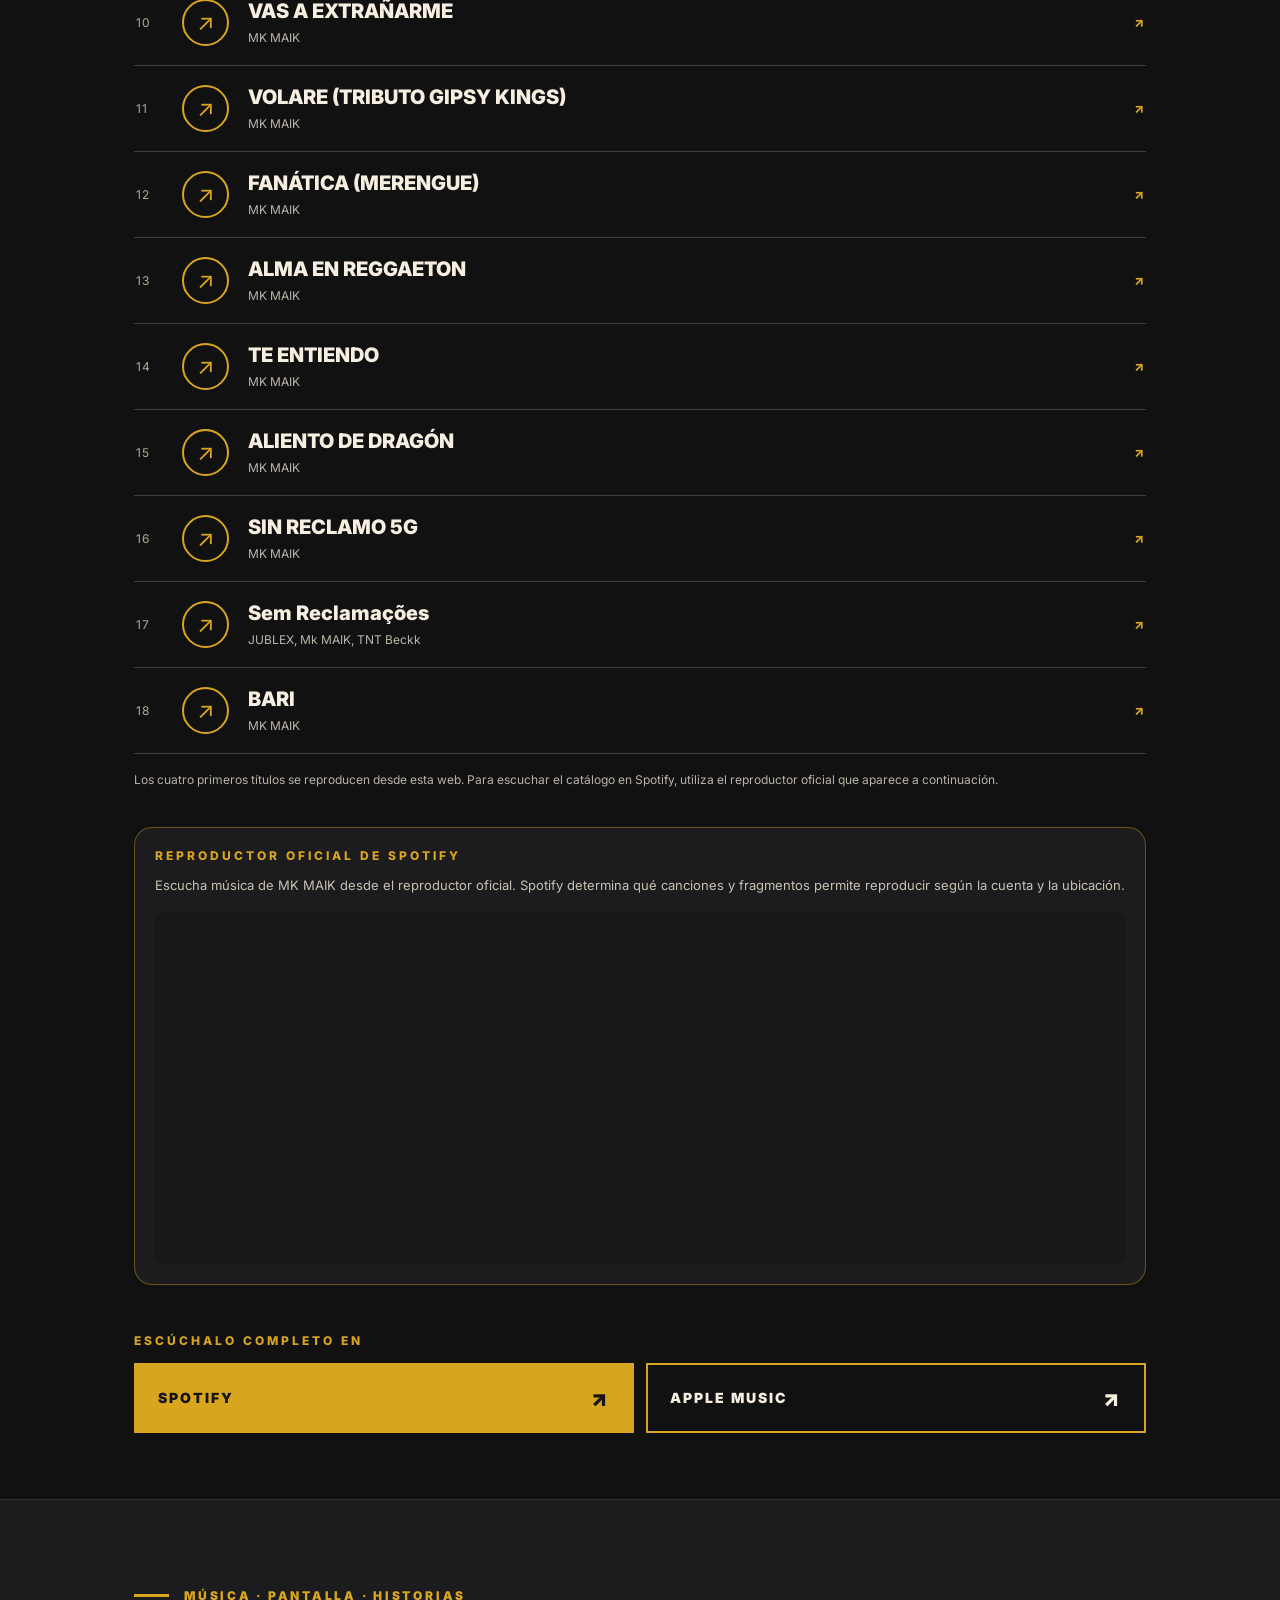
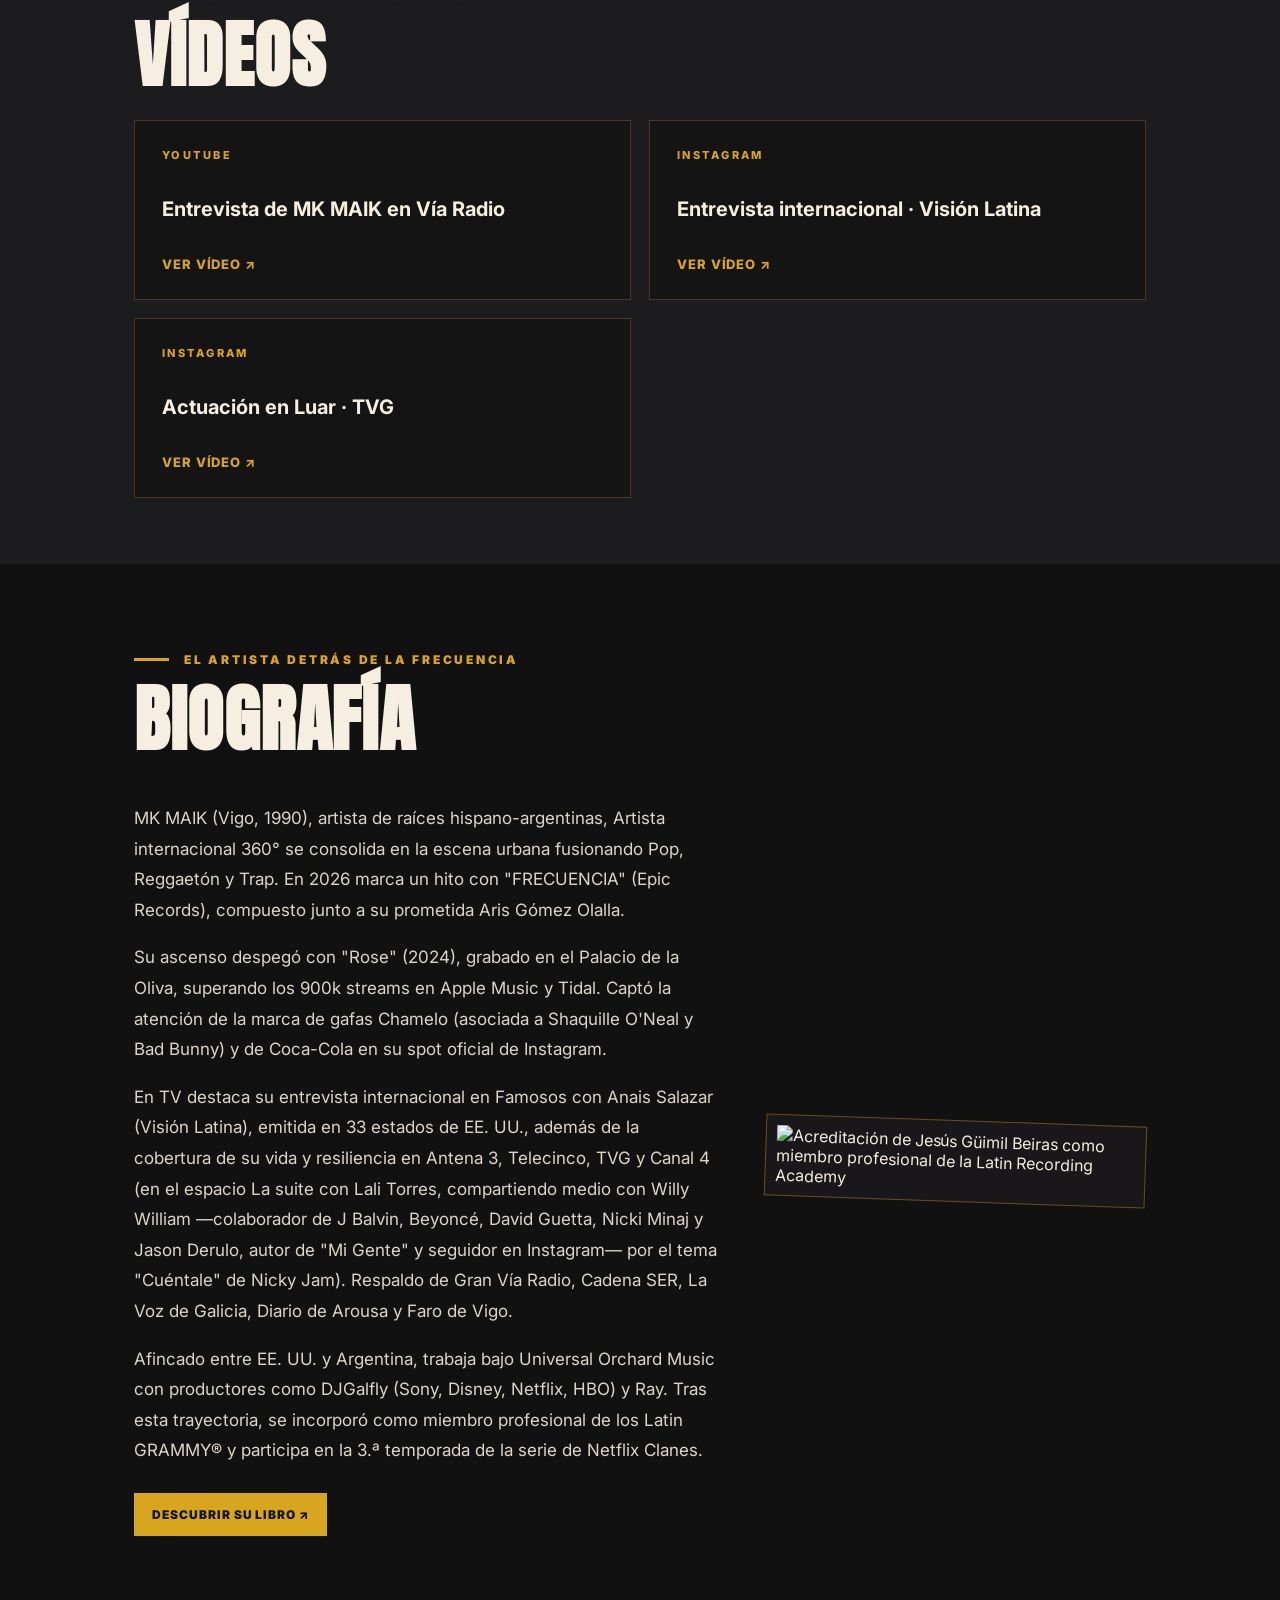
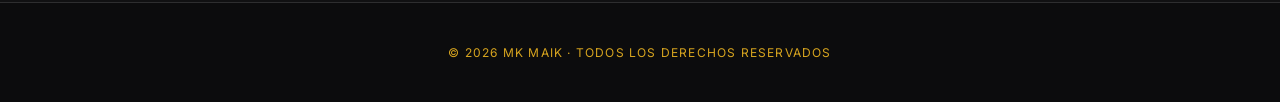
==== commit 24f7560d: "SEO phase 4: refine discografia.html factual artist discovery copy in ES/EN" ====
--- a/discografia.html
+++ b/discografia.html
@@ -4,9 +4,18 @@
 <meta charset="utf-8">
 <meta name="viewport" content="width=device-width,initial-scale=1">
 <meta name="theme-color" content="#111112">
-<title>Discografía, vídeos y biografía | MK MAIK</title>
-<meta name="description" content="Descubre las 18 canciones de MK MAIK, sus vídeos y biografía. Música, identidad y superación.">
+<title>Discografía de MK MAIK | 18 canciones y música oficial</title>
+<meta name="description" content="Escucha y descubre las 18 canciones de MK MAIK. Explora su discografía, sus temas Frecuencia, ROSÉ y One Of One, y escucha su música en Spotify.">
 <link rel="canonical" href="https://www.mkmaik.com/discografia.html">
+<meta name="robots" content="index,follow,max-image-preview:large">
+<meta property="og:type" content="website">
+<meta property="og:site_name" content="MK MAIK">
+<meta property="og:title" content="Discografía de MK MAIK | 18 canciones y música oficial">
+<meta property="og:description" content="Descubre las 18 canciones de MK MAIK, escucha su música y conoce su discografía.">
+<meta property="og:url" content="https://www.mkmaik.com/discografia.html">
+<meta property="og:image" content="https://www.mkmaik.com/assets/images%203/frecuencia-foto.jpg">
+<meta name="twitter:card" content="summary_large_image">
+
 <link rel="preconnect" href="https://fonts.googleapis.com">
 <link rel="preconnect" href="https://fonts.gstatic.com" crossorigin>
 <link href="https://fonts.googleapis.com/css2?family=Anton&family=Bebas+Neue&family=Cinzel:wght@500;700;900&family=Inter:wght@400;500;600;700;800;900&display=swap" rel="stylesheet">
@@ -20,6 +29,34 @@
 .alternate-section{background:#1c1c1e;border-top:1px solid #ffffff18}.videos-grid{display:grid;grid-template-columns:repeat(2,minmax(0,1fr));gap:18px;margin-top:24px}.video-card{border:1px solid #8a693b6b;background:#141415;padding:27px;min-height:180px;display:flex;flex-direction:column;justify-content:space-between;gap:24px}.video-card .media-label{color:var(--gold);text-transform:uppercase;font-size:11px;letter-spacing:.22em;font-weight:800}.video-card strong{font-size:20px;line-height:1.3}.video-card a{color:var(--gold);font-weight:800;letter-spacing:.07em;font-size:13px}.bio-grid{display:grid;grid-template-columns:minmax(0,1fr) minmax(230px,.65fr);gap:45px;align-items:center;margin-top:25px}.bio-grid p{font-size:17px;line-height:1.8;color:#ddd5ca}.bio-visual{border:1px solid #d8a51f67;background:#191719;padding:10px;transform:rotate(2deg)}.bio-visual img{display:block;width:100%;height:auto;object-fit:cover}.bio-link{display:inline-block;margin-top:10px;padding:14px 18px;background:var(--gold);color:#151515;font-weight:900;text-transform:uppercase;font-size:12px;letter-spacing:.08em}.footer{background:#0c0c0d;border-top:1px solid #ffffff24;text-align:center;padding:42px 20px;color:var(--gold);font-size:12px;letter-spacing:.1em}
 @media(max-width:680px){.header-inner{min-height:72px;padding:14px 19px}.header-tag{display:none}.hero{padding:56px 0 45px}.hero-grid{grid-template-columns:1fr}.hero-art{width:150px;aspect-ratio:1;justify-self:start;transform:none;border-radius:14px}.hero-art .big-mk{font-size:70px}.hero-art .art-caption{font-size:8px}.container{padding-inline:21px}h1{font-size:clamp(47px,11.5vw,78px);line-height:1.08;margin:21px 0}.hero-copy{font-size:15px}.hero-meta{font-size:11px}.section{padding-top:55px;padding-bottom:50px}.section-heading h2{font-size:clamp(37px,9vw,56px)}.song{grid-template-columns:22px 42px minmax(0,1fr) 40px;gap:10px;padding:15px 0;min-height:78px}.song-play,.song-link{width:41px;height:41px}.song-info strong{font-size:15px}.song-info small{font-size:11px}.platforms a{padding:13px;font-size:11px;min-height:64px;letter-spacing:.06em}.videos-grid,.bio-grid{grid-template-columns:1fr}.bio-visual{max-width:300px}.section-heading{align-items:center}}
 </style>
+<script type="application/ld+json">
+{
+  "@context": "https://schema.org",
+  "@type": "CollectionPage",
+  "@id": "https://www.mkmaik.com/discografia.html#pagina",
+  "url": "https://www.mkmaik.com/discografia.html",
+  "name": "Discografía de MK MAIK | 18 canciones",
+  "description": "Discografía oficial de MK MAIK con una selección de dieciocho canciones.",
+  "inLanguage": [
+    "es",
+    "en"
+  ],
+  "isPartOf": {
+    "@type": "WebSite",
+    "url": "https://www.mkmaik.com/",
+    "name": "MK MAIK"
+  },
+  "about": {
+    "@type": "MusicGroup",
+    "name": "MK MAIK",
+    "url": "https://www.mkmaik.com/",
+    "sameAs": [
+      "https://open.spotify.com/intl-es/artist/3OY7Gz7pqpO8EOO5Ahuzsq",
+      "https://www.youtube.com/@MKMAIK.M%C3%9ASIC"
+    ]
+  }
+}
+</script>
 </head>
 <body>
 <header class="site-header">
@@ -48,7 +85,7 @@
   <p class="eyebrow" data-i18n="eyebrow">LA MÚSICA DETRÁS DE LA HISTORIA</p>
   <h1><span data-i18n="heroOne">CADA CANCIÓN,</span> <em data-i18n="heroTwo">UN CAPÍTULO.</em></h1>
   <p class="hero-meta" data-i18n="meta">18 CANCIONES · MK MAIK</p>
-  <p class="hero-copy" data-i18n="intro">Del silencio a la música: dieciocho canciones que recorren distintas etapas, emociones y sonidos. Descubre su discografía y escucha cada historia.</p>
+  <p class="hero-copy" data-i18n="intro">Explora las 18 canciones de MK MAIK (Jesús Güimil Beiras), entre ellas Frecuencia, ROSÉ y One Of One. Escucha su música y descubre cada historia.</p>
  </div><div class="hero-art" aria-label="Identidad visual MK MAIK"><span class="big-mk">MK</span><span class="art-caption">MAIK · MUSIC</span></div></div>
  </section>
  <section id="discografia" class="section container">
@@ -108,8 +145,8 @@
 (() => {
 const toggle=document.getElementById('menuToggle'),panel=document.getElementById('menuPanel');
 const dict={
-es:{homeNav:"INICIO",musicNav:"MÚSICA",originNav:"EL ORIGEN",eventsNav:"EVENTOS",pressNav:"PRENSA",brandsNav:"MARCAS",bookNav:"LIBRO",contactNav:"CONTACTO",menu:"MENÚ",close:"CERRAR",discography:"DISCOGRAFÍA",videos:"VÍDEOS",biography:"BIOGRAFÍA",back:"VOLVER A LA WEB",eyebrow:"LA MÚSICA DETRÁS DE LA HISTORIA",heroOne:"CADA CANCIÓN,",heroTwo:"UN CAPÍTULO.",meta:"18 CANCIONES · MK MAIK",intro:"Del silencio a la música: dieciocho canciones que recorren distintas etapas, emociones y sonidos. Descubre su discografía y escucha cada historia.",tracks:"18 CANCIONES",note:"Los cuatro primeros títulos se reproducen desde esta web. Para escuchar el catálogo en Spotify, utiliza el reproductor oficial que aparece a continuación.",spotifyHeading:"REPRODUCTOR OFICIAL DE SPOTIFY",spotifyHelp:"Escucha música de MK MAIK desde el reproductor oficial. Spotify determina qué canciones y fragmentos permite reproducir según la cuenta y la ubicación.",listen:"ESCÚCHALO COMPLETO EN",mediaEyebrow:"MÚSICA · PANTALLA · HISTORIAS",videoOne:"Entrevista de MK MAIK en Vía Radio",videoTwo:"Entrevista internacional · Visión Latina",videoThree:"Actuación en Luar · TVG",watch:"VER VÍDEO ↗",bioEyebrow:"EL ARTISTA DETRÁS DE LA FRECUENCIA",bioOne:"MK MAIK (Vigo, 1990), artista de raíces hispano-argentinas, Artista internacional 360° se consolida en la escena urbana fusionando Pop, Reggaetón y Trap. En 2026 marca un hito con \"FRECUENCIA\" (Epic Records), compuesto junto a su prometida Aris Gómez Olalla.",bioTwo:"Su ascenso despegó con \"Rose\" (2024), grabado en el Palacio de la Oliva, superando los 900k streams en Apple Music y Tidal. Captó la atención de la marca de gafas Chamelo (asociada a Shaquille O'Neal y Bad Bunny) y de Coca-Cola en su spot oficial de Instagram.",bioThree:"En TV destaca su entrevista internacional en Famosos con Anais Salazar (Visión Latina), emitida en 33 estados de EE. UU., además de la cobertura de su vida y resiliencia en Antena 3, Telecinco, TVG y Canal 4 (en el espacio La suite con Lali Torres, compartiendo medio con Willy William —colaborador de J Balvin, Beyoncé, David Guetta, Nicki Minaj y Jason Derulo, autor de \"Mi Gente\" y seguidor en Instagram— por el tema \"Cuéntale\" de Nicky Jam). Respaldo de Gran Vía Radio, Cadena SER, La Voz de Galicia, Diario de Arousa y Faro de Vigo.",bioFour:"Afincado entre EE. UU. y Argentina, trabaja bajo Universal Orchard Music con productores como DJGalfly (Sony, Disney, Netflix, HBO) y Ray. Tras esta trayectoria, se incorporó como miembro profesional de los Latin GRAMMY®️ y participa en la 3.ª temporada de la serie de Netflix Clanes.",book:"DESCUBRIR SU LIBRO ↗",rights:"TODOS LOS DERECHOS RESERVADOS",play:"Reproducir",pause:"Pausar"},
-en:{homeNav:"HOME",musicNav:"MUSIC",originNav:"THE ORIGIN",eventsNav:"EVENTS",pressNav:"PRESS",brandsNav:"BRANDS",bookNav:"BOOK",contactNav:"CONTACT",menu:"MENU",close:"CLOSE",discography:"DISCOGRAPHY",videos:"VIDEOS",biography:"BIOGRAPHY",back:"BACK TO WEBSITE",eyebrow:"THE MUSIC BEHIND THE STORY",heroOne:"EVERY SONG,",heroTwo:"A CHAPTER.",meta:"18 TRACKS · MK MAIK",intro:"From silence to music: eighteen songs tracing different stages, emotions and sounds. Explore the discography and listen to each story.",tracks:"18 TRACKS",note:"The first four tracks play directly on this website. To explore more music, use the official Spotify player below.",spotifyHeading:"OFFICIAL SPOTIFY PLAYER",spotifyHelp:"Listen to MK MAIK using the official player. Spotify controls available tracks and playback lengths based on account and location.",listen:"LISTEN IN FULL ON",mediaEyebrow:"MUSIC · SCREEN · STORIES",videoOne:"MK MAIK interview on Vía Radio",videoTwo:"International interview · Visión Latina",videoThree:"Live appearance on Luar · TVG",watch:"WATCH VIDEO ↗",bioEyebrow:"THE ARTIST BEHIND THE FREQUENCY",bioOne:"MK MAIK (Vigo, 1990), an artist with Spanish-Argentine roots and a 360° international artist, is establishing himself in the urban music scene by blending pop, reggaeton and trap. In 2026, he reaches a milestone with \"FRECUENCIA\" (Epic Records), co-written with his fiancée Aris Gómez Olalla.",bioTwo:"His rise took off with \"Rose\" (2024), recorded at the Palacio de la Oliva, surpassing 900k streams on Apple Music and Tidal. He attracted the attention of eyewear brand Chamelo (associated with Shaquille O’Neal and Bad Bunny) and Coca-Cola through its official Instagram spot.",bioThree:"On television, highlights include his international interview on Famosos con Anais Salazar (Visión Latina), broadcast across 33 U.S. states, as well as coverage of his life and resilience on Antena 3, Telecinco, TVG and Canal 4 (on La suite with Lali Torres, appearing on the same outlet as Willy William — collaborator of J Balvin, Beyoncé, David Guetta, Nicki Minaj and Jason Derulo, creator of \"Mi Gente\" and an Instagram follower — in connection with Nicky Jam’s \"Cuéntale\"). He has also received coverage from Gran Vía Radio, Cadena SER, La Voz de Galicia, Diario de Arousa and Faro de Vigo.",bioFour:"Based between the U.S. and Argentina, he works under Universal Orchard Music with producers such as DJGalfly (Sony, Disney, Netflix, HBO) and Ray. Following this journey, he became a professional member of the Latin GRAMMY®️ organization and takes part in season three of the Netflix series Clanes.",book:"DISCOVER HIS BOOK ↗",rights:"ALL RIGHTS RESERVED",play:"Play",pause:"Pause"}
+es:{homeNav:"INICIO",musicNav:"MÚSICA",originNav:"EL ORIGEN",eventsNav:"EVENTOS",pressNav:"PRENSA",brandsNav:"MARCAS",bookNav:"LIBRO",contactNav:"CONTACTO",menu:"MENÚ",close:"CERRAR",discography:"DISCOGRAFÍA",videos:"VÍDEOS",biography:"BIOGRAFÍA",back:"VOLVER A LA WEB",eyebrow:"LA MÚSICA DETRÁS DE LA HISTORIA",heroOne:"CADA CANCIÓN,",heroTwo:"UN CAPÍTULO.",meta:"18 CANCIONES · MK MAIK",intro:"Explora las 18 canciones de MK MAIK (Jesús Güimil Beiras), entre ellas Frecuencia, ROSÉ y One Of One. Escucha su música y descubre cada historia.",tracks:"18 CANCIONES",note:"Los cuatro primeros títulos se reproducen desde esta web. Para escuchar el catálogo en Spotify, utiliza el reproductor oficial que aparece a continuación.",spotifyHeading:"REPRODUCTOR OFICIAL DE SPOTIFY",spotifyHelp:"Escucha música de MK MAIK desde el reproductor oficial. Spotify determina qué canciones y fragmentos permite reproducir según la cuenta y la ubicación.",listen:"ESCÚCHALO COMPLETO EN",mediaEyebrow:"MÚSICA · PANTALLA · HISTORIAS",videoOne:"Entrevista de MK MAIK en Vía Radio",videoTwo:"Entrevista internacional · Visión Latina",videoThree:"Actuación en Luar · TVG",watch:"VER VÍDEO ↗",bioEyebrow:"EL ARTISTA DETRÁS DE LA FRECUENCIA",bioOne:"MK MAIK (Vigo, 1990), artista de raíces hispano-argentinas, Artista internacional 360° se consolida en la escena urbana fusionando Pop, Reggaetón y Trap. En 2026 marca un hito con \"FRECUENCIA\" (Epic Records), compuesto junto a su prometida Aris Gómez Olalla.",bioTwo:"Su ascenso despegó con \"Rose\" (2024), grabado en el Palacio de la Oliva, superando los 900k streams en Apple Music y Tidal. Captó la atención de la marca de gafas Chamelo (asociada a Shaquille O'Neal y Bad Bunny) y de Coca-Cola en su spot oficial de Instagram.",bioThree:"En TV destaca su entrevista internacional en Famosos con Anais Salazar (Visión Latina), emitida en 33 estados de EE. UU., además de la cobertura de su vida y resiliencia en Antena 3, Telecinco, TVG y Canal 4 (en el espacio La suite con Lali Torres, compartiendo medio con Willy William —colaborador de J Balvin, Beyoncé, David Guetta, Nicki Minaj y Jason Derulo, autor de \"Mi Gente\" y seguidor en Instagram— por el tema \"Cuéntale\" de Nicky Jam). Respaldo de Gran Vía Radio, Cadena SER, La Voz de Galicia, Diario de Arousa y Faro de Vigo.",bioFour:"Afincado entre EE. UU. y Argentina, trabaja bajo Universal Orchard Music con productores como DJGalfly (Sony, Disney, Netflix, HBO) y Ray. Tras esta trayectoria, se incorporó como miembro profesional de los Latin GRAMMY®️ y participa en la 3.ª temporada de la serie de Netflix Clanes.",book:"DESCUBRIR SU LIBRO ↗",rights:"TODOS LOS DERECHOS RESERVADOS",play:"Reproducir",pause:"Pausar"},
+en:{homeNav:"HOME",musicNav:"MUSIC",originNav:"THE ORIGIN",eventsNav:"EVENTS",pressNav:"PRESS",brandsNav:"BRANDS",bookNav:"BOOK",contactNav:"CONTACT",menu:"MENU",close:"CLOSE",discography:"DISCOGRAPHY",videos:"VIDEOS",biography:"BIOGRAPHY",back:"BACK TO WEBSITE",eyebrow:"THE MUSIC BEHIND THE STORY",heroOne:"EVERY SONG,",heroTwo:"A CHAPTER.",meta:"18 TRACKS · MK MAIK",intro:"Explore 18 songs by MK MAIK (Jesús Güimil Beiras), including Frecuencia, ROSÉ and One Of One. Listen to his music and discover each story.",tracks:"18 TRACKS",note:"The first four tracks play directly on this website. To explore more music, use the official Spotify player below.",spotifyHeading:"OFFICIAL SPOTIFY PLAYER",spotifyHelp:"Listen to MK MAIK using the official player. Spotify controls available tracks and playback lengths based on account and location.",listen:"LISTEN IN FULL ON",mediaEyebrow:"MUSIC · SCREEN · STORIES",videoOne:"MK MAIK interview on Vía Radio",videoTwo:"International interview · Visión Latina",videoThree:"Live appearance on Luar · TVG",watch:"WATCH VIDEO ↗",bioEyebrow:"THE ARTIST BEHIND THE FREQUENCY",bioOne:"MK MAIK (Vigo, 1990), an artist with Spanish-Argentine roots and a 360° international artist, is establishing himself in the urban music scene by blending pop, reggaeton and trap. In 2026, he reaches a milestone with \"FRECUENCIA\" (Epic Records), co-written with his fiancée Aris Gómez Olalla.",bioTwo:"His rise took off with \"Rose\" (2024), recorded at the Palacio de la Oliva, surpassing 900k streams on Apple Music and Tidal. He attracted the attention of eyewear brand Chamelo (associated with Shaquille O’Neal and Bad Bunny) and Coca-Cola through its official Instagram spot.",bioThree:"On television, highlights include his international interview on Famosos con Anais Salazar (Visión Latina), broadcast across 33 U.S. states, as well as coverage of his life and resilience on Antena 3, Telecinco, TVG and Canal 4 (on La suite with Lali Torres, appearing on the same outlet as Willy William — collaborator of J Balvin, Beyoncé, David Guetta, Nicki Minaj and Jason Derulo, creator of \"Mi Gente\" and an Instagram follower — in connection with Nicky Jam’s \"Cuéntale\"). He has also received coverage from Gran Vía Radio, Cadena SER, La Voz de Galicia, Diario de Arousa and Faro de Vigo.",bioFour:"Based between the U.S. and Argentina, he works under Universal Orchard Music with producers such as DJGalfly (Sony, Disney, Netflix, HBO) and Ray. Following this journey, he became a professional member of the Latin GRAMMY®️ organization and takes part in season three of the Netflix series Clanes.",book:"DISCOVER HIS BOOK ↗",rights:"ALL RIGHTS RESERVED",play:"Play",pause:"Pause"}
 };
 let lang='es';
 function render(){document.documentElement.lang=lang;document.querySelectorAll('[data-i18n]').forEach(el=>{const key=el.dataset.i18n;if(dict[lang][key])el.textContent=dict[lang][key]});toggle.textContent=panel.hidden?dict[lang].menu:dict[lang].close;document.querySelectorAll('[data-lang]').forEach(b=>{const active=b.dataset.lang===lang;b.classList.toggle('active',active);b.setAttribute('aria-pressed',String(active))});sync();}
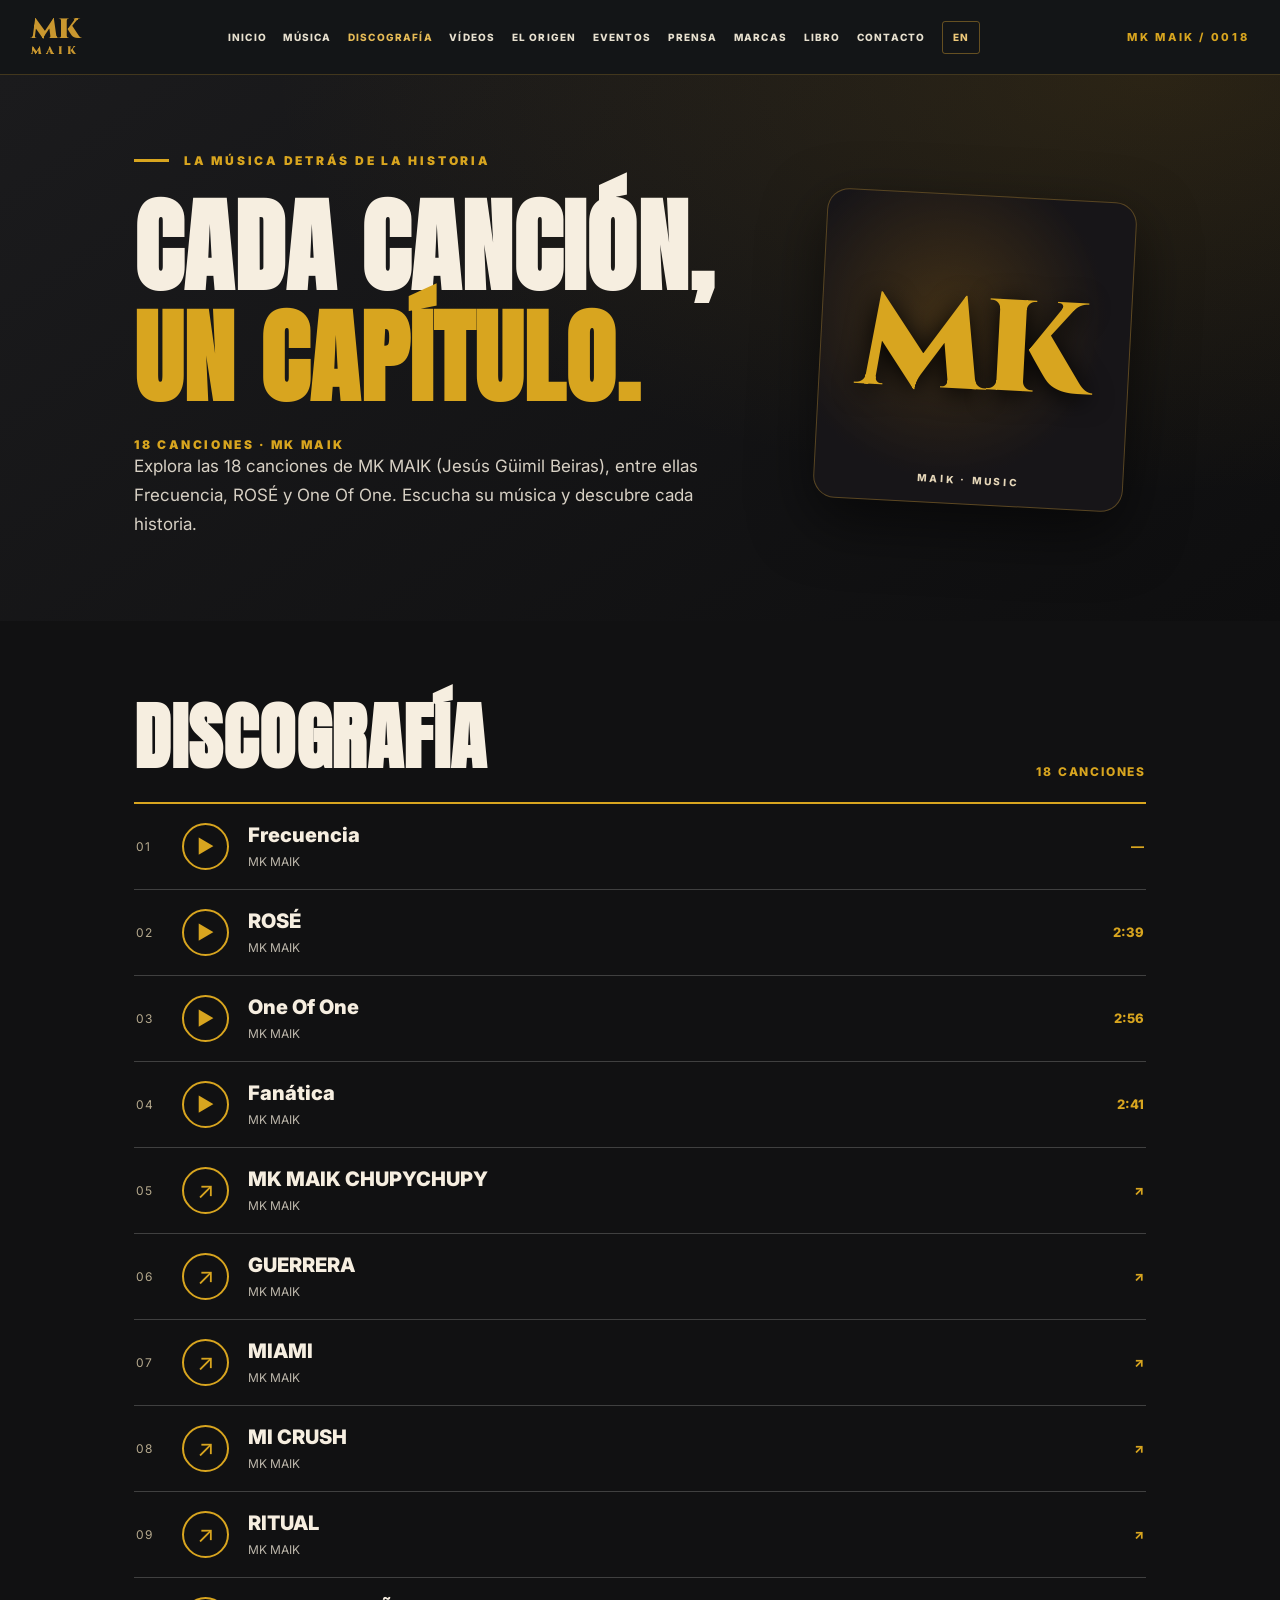
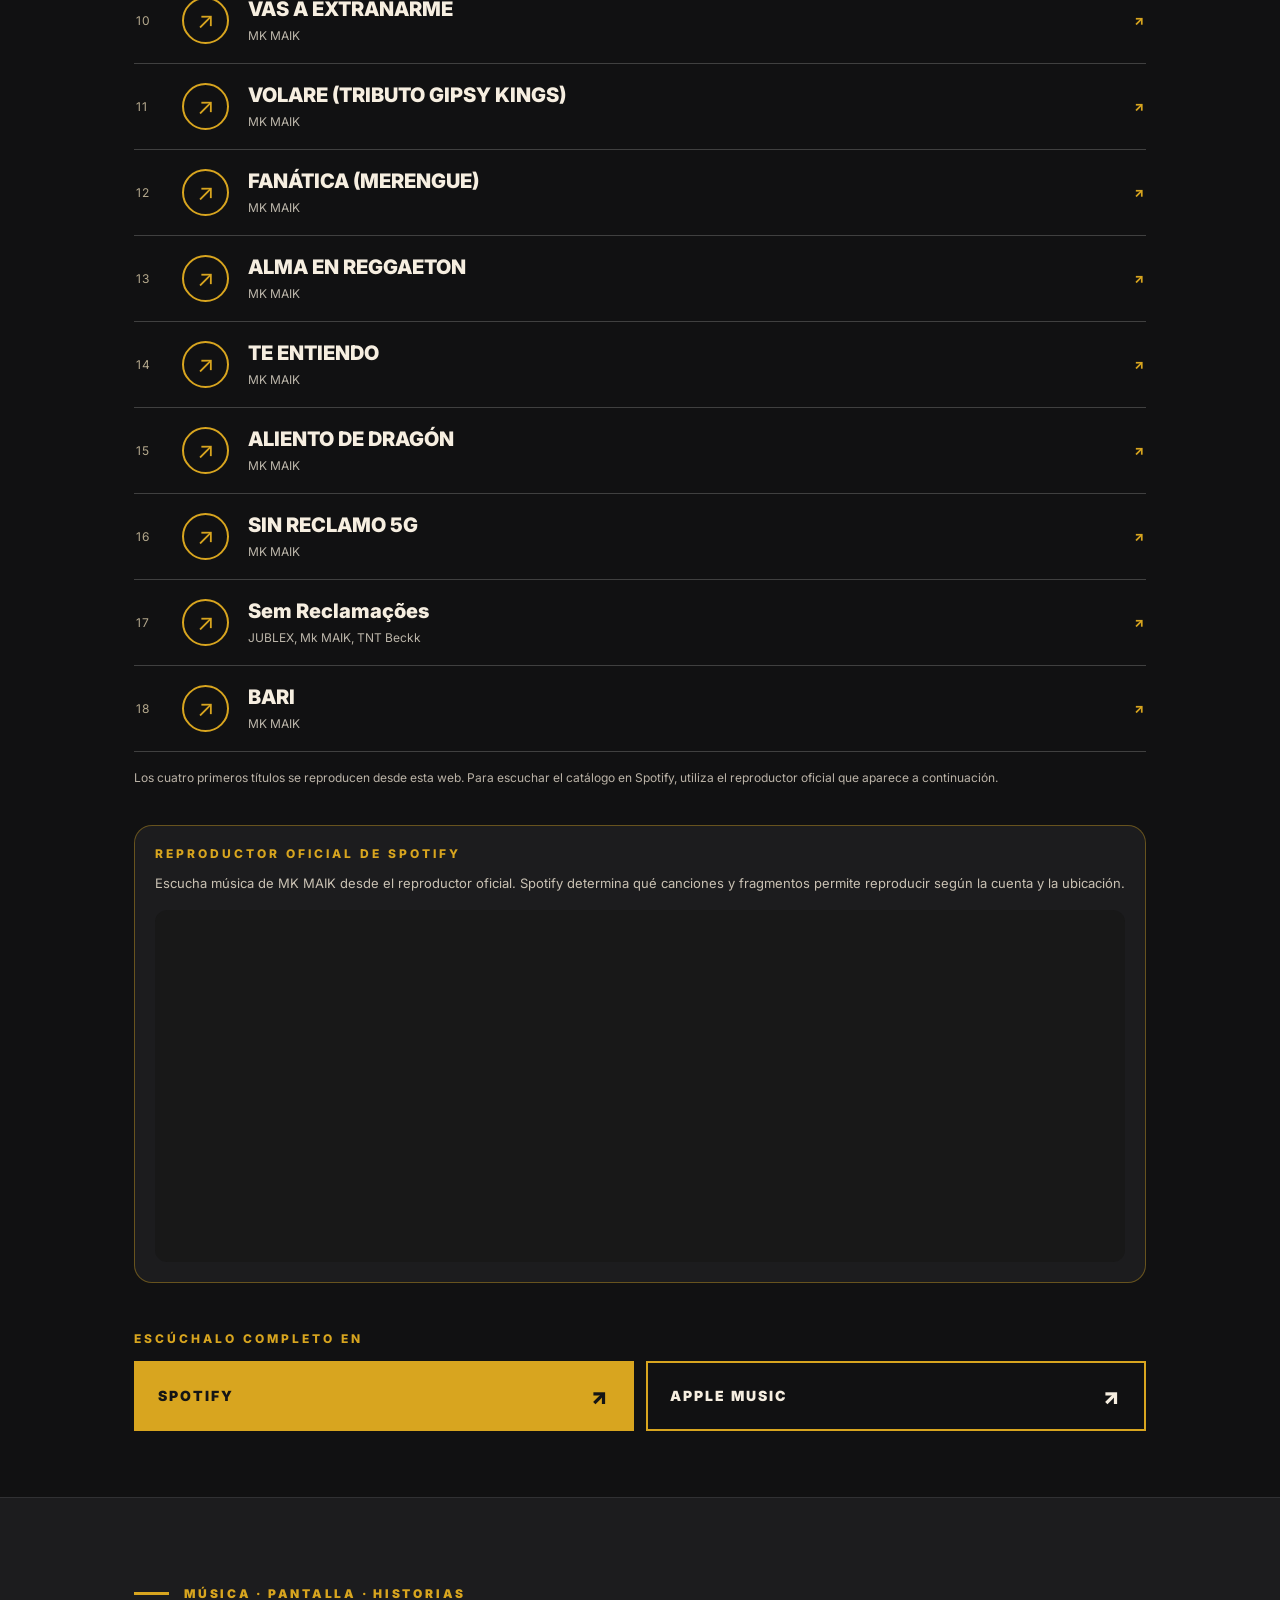
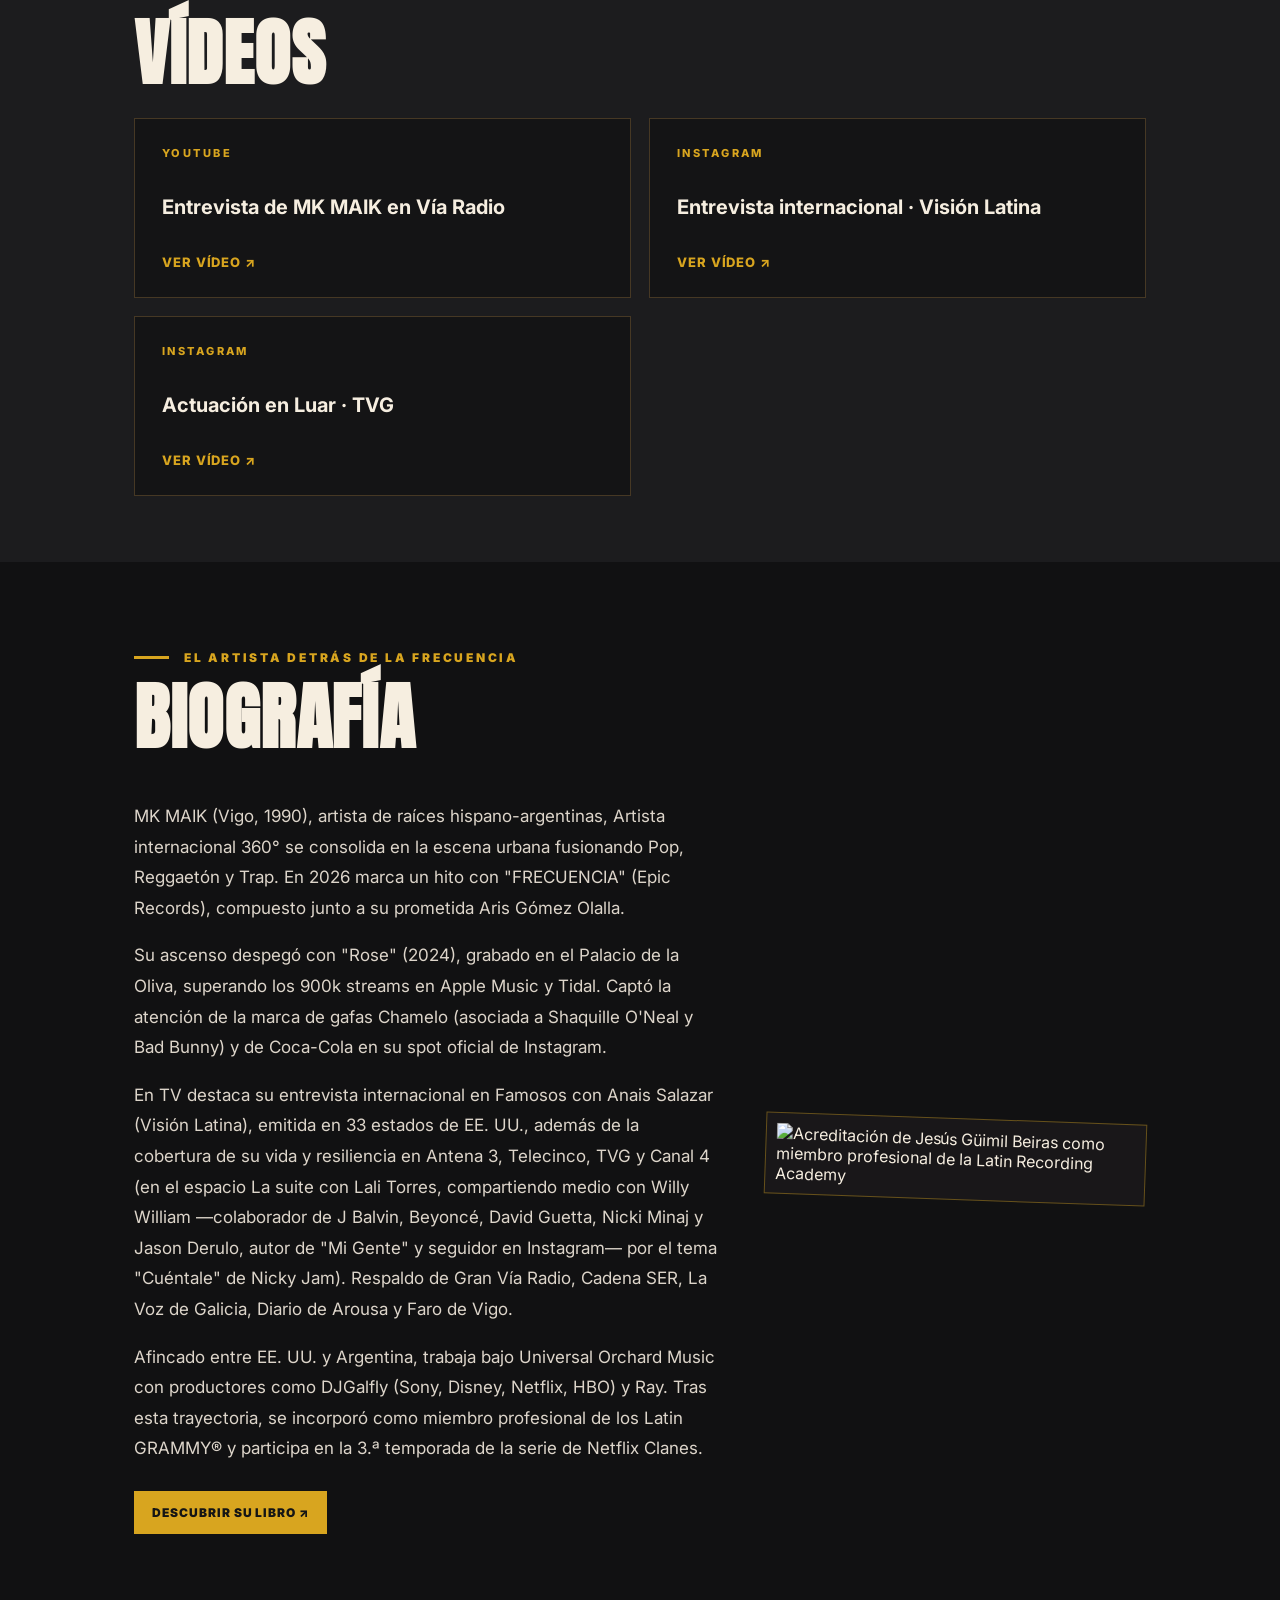
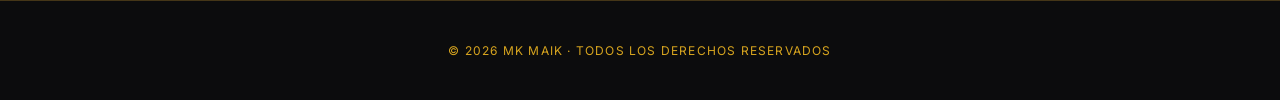
==== commit b4e48d00: "Unify global site header and palette on discografia.html while preserving page content" ====
--- a/discografia.html
+++ b/discografia.html
@@ -7,6 +7,9 @@
 <title>Discografía de MK MAIK | 18 canciones y música oficial</title>
 <meta name="description" content="Escucha y descubre las 18 canciones de MK MAIK. Explora su discografía, sus temas Frecuencia, ROSÉ y One Of One, y escucha su música en Spotify.">
 <link rel="canonical" href="https://www.mkmaik.com/discografia.html">
+<link rel="alternate" hreflang="es" href="https://www.mkmaik.com/discografia.html">
+<link rel="alternate" hreflang="en" href="https://www.mkmaik.com/discography-en.html">
+<link rel="alternate" hreflang="x-default" href="https://www.mkmaik.com/discografia.html">
 <meta name="robots" content="index,follow,max-image-preview:large">
 <meta property="og:type" content="website">
 <meta property="og:site_name" content="MK MAIK">
@@ -37,10 +40,7 @@
   "url": "https://www.mkmaik.com/discografia.html",
   "name": "Discografía de MK MAIK | 18 canciones",
   "description": "Discografía oficial de MK MAIK con una selección de dieciocho canciones.",
-  "inLanguage": [
-    "es",
-    "en"
-  ],
+  "inLanguage": "es",
   "isPartOf": {
     "@type": "WebSite",
     "url": "https://www.mkmaik.com/",
@@ -57,11 +57,13 @@
   }
 }
 </script>
+<link rel="stylesheet" href="diseno-global.css">
 </head>
-<body>
+<body class="mk-subpage">
 <header class="site-header">
  <div class="header-inner">
   <a class="brand" href="index.html#inicio" aria-label="MK MAIK, volver a la web">MK<small>MAIK</small></a>
+  <nav class="desktop-nav" aria-label="Navegación principal"><a href="index.html#inicio">INICIO</a><a href="index.html#musica">MÚSICA</a><a href="discografia.html#discografia" aria-current="page">DISCOGRAFÍA</a><a href="videos.html">VÍDEOS</a><a href="index.html#origen">EL ORIGEN</a><a href="index.html#eventos">EVENTOS</a><a href="index.html#prensa">PRENSA</a><a href="index.html#marcas">MARCAS</a><a href="libro.html">LIBRO</a><a href="index.html#contacto">CONTACTO</a><a href="en.html" lang="en" hreflang="en">EN</a></nav>
   <div class="header-actions"><span class="header-tag">MK MAIK / 0018</span><button class="menu-toggle" id="menuToggle" aria-expanded="false" aria-controls="menuPanel" data-i18n="menu">MENÚ</button></div>
  </div>
  <nav class="menu-panel" id="menuPanel" aria-label="Menú principal" hidden><div class="menu-panel-inner">
@@ -151,7 +153,7 @@
 let lang='es';
 function render(){document.documentElement.lang=lang;document.querySelectorAll('[data-i18n]').forEach(el=>{const key=el.dataset.i18n;if(dict[lang][key])el.textContent=dict[lang][key]});toggle.textContent=panel.hidden?dict[lang].menu:dict[lang].close;document.querySelectorAll('[data-lang]').forEach(b=>{const active=b.dataset.lang===lang;b.classList.toggle('active',active);b.setAttribute('aria-pressed',String(active))});sync();}
 function openMenu(visible){panel.hidden=!visible;toggle.setAttribute('aria-expanded',String(visible));toggle.textContent=visible?dict[lang].close:dict[lang].menu;}
-toggle.addEventListener('click',()=>openMenu(panel.hidden));panel.querySelectorAll('a').forEach(a=>a.addEventListener('click',()=>openMenu(false)));document.querySelectorAll('[data-lang]').forEach(b=>b.addEventListener('click',()=>{lang=b.dataset.lang;render();}));document.addEventListener('keydown',e=>{if(e.key==='Escape'&&!panel.hidden){openMenu(false);toggle.focus()}});
+toggle.addEventListener('click',()=>openMenu(panel.hidden));panel.querySelectorAll('a').forEach(a=>a.addEventListener('click',()=>openMenu(false)));document.querySelectorAll('[data-lang]').forEach(b=>b.addEventListener('click',()=>{if(b.dataset.lang==='en')window.location.href='discography-en.html';}));document.addEventListener('keydown',e=>{if(e.key==='Escape'&&!panel.hidden){openMenu(false);toggle.focus()}});
 const players=[...document.querySelectorAll('.song-play')].map(button=>{const audio=new Audio(button.dataset.audio);audio.preload='metadata';const duration=button.closest('.song').querySelector('.song-duration');function format(s){const n=Math.floor(s);return Math.floor(n/60)+':'+String(n%60).padStart(2,'0')}audio.addEventListener('loadedmetadata',()=>{if(Number.isFinite(audio.duration)&&audio.duration>0)duration.textContent=format(audio.duration)});audio.addEventListener('error',()=>{duration.textContent='—'});return {button,audio}});
 function sync(){players.forEach(({button,audio})=>{const playing=!audio.paused&&!audio.ended;button.setAttribute('aria-pressed',String(playing));button.setAttribute('aria-label',(playing?dict[lang].pause:dict[lang].play)+' '+button.closest('.song').querySelector('strong').textContent);button.querySelector('span').textContent=playing?'Ⅱ':'▶'})}
 players.forEach(({button,audio})=>{button.addEventListener('click',()=>{if(audio.paused){players.forEach(p=>{if(p.audio!==audio)p.audio.pause()});audio.play().catch(()=>sync())}else audio.pause()});audio.addEventListener('play',sync);audio.addEventListener('pause',sync);audio.addEventListener('ended',sync)});
--- a/diseno-global.css
+++ b/diseno-global.css
@@ -0,0 +1,162 @@
+/* MK MAIK — shared visual language for secondary pages, ES + EN.
+   Intentionally scoped: home layout, artwork, media, and page sections remain untouched. */
+body.mk-subpage{
+  --mk-gold:#c9972f;
+  --mk-ink:#111214;
+  --mk-cream:#f7f2e8;
+  font-family:Inter,system-ui,Arial,sans-serif;
+}
+body.mk-subpage > header,
+body.mk-subpage > header.site-header{
+  min-height:74px;
+  background:rgba(20,22,24,.96);
+  border-bottom:1px solid rgba(201,151,47,.26);
+  backdrop-filter:blur(14px);
+  -webkit-backdrop-filter:blur(14px);
+  z-index:60;
+}
+body.mk-subpage .header-inner,
+body.mk-subpage > header .nav{
+  width:100%;
+  max-width:none;
+  min-height:74px;
+  padding:0 clamp(16px,2.4vw,36px);
+  display:flex;
+  align-items:center;
+  gap:clamp(12px,1.8vw,26px);
+}
+body.mk-subpage > header .brand,
+body.mk-subpage > header .logo{
+  flex:0 0 auto;
+  color:var(--mk-gold);
+  font-family:Cinzel,serif;
+  font-size:28px;
+  font-weight:900;
+  line-height:.85;
+  text-decoration:none;
+  letter-spacing:0;
+}
+body.mk-subpage > header .brand small,
+body.mk-subpage > header .logo span{
+  display:block;
+  color:var(--mk-gold);
+  font-family:Cinzel,serif;
+  font-size:11px;
+  font-weight:900;
+  letter-spacing:.36em;
+  padding:0;
+  margin-top:4px;
+}
+body.mk-subpage > header .desktop-nav{
+  min-width:0;
+  flex:1 1 auto;
+  display:flex;
+  align-items:center;
+  justify-content:center;
+  gap:clamp(11px,1.3vw,22px);
+}
+body.mk-subpage > header .desktop-nav a{
+  color:#e7e0cf;
+  white-space:nowrap;
+  text-decoration:none;
+  text-transform:uppercase;
+  font:800 clamp(10px,.70vw,12px)/1.5 Inter,Arial,sans-serif;
+  letter-spacing:.115em;
+}
+body.mk-subpage > header .desktop-nav a[aria-current="page"],
+body.mk-subpage > header .desktop-nav a:hover{
+  color:#e6bb56;
+}
+body.mk-subpage > header .desktop-nav a[lang]{
+  border:1px solid rgba(201,151,47,.45);
+  border-radius:3px;
+  color:#edc879;
+  padding:8px 10px;
+}
+body.mk-subpage > header .header-actions,
+body.mk-subpage > header .nav-actions{
+  flex:0 0 auto;
+  margin-left:auto;
+}
+body.mk-subpage > header .menu-toggle,
+body.mk-subpage > header .nav-mobile,
+body.mk-subpage > header .mobile-nav-toggle{
+  border:1px solid var(--mk-gold);
+  border-radius:4px;
+  background:#161616;
+  color:#f1ca70;
+  font:800 12px/1 Inter,Arial,sans-serif;
+  letter-spacing:.08em;
+  min-height:43px;
+  padding:11px 13px;
+}
+body.mk-subpage > header .menu-panel,
+body.mk-subpage > header .mobile-menu,
+body.mk-subpage > header .mobile-site-nav{
+  background:#101113;
+  border-top:1px solid rgba(201,151,47,.26);
+}
+body.mk-subpage > header .menu-panel a,
+body.mk-subpage > header .mobile-menu a,
+body.mk-subpage > header .mobile-site-nav a{
+  color:#f4ead5;
+}
+body.mk-subpage .language-switch button.active,
+body.mk-subpage .lang-switch button.active{
+  background:var(--mk-gold);
+  color:#14110b;
+}
+body.mk-subpage .menu-toggle:focus-visible,
+body.mk-subpage .nav-mobile:focus-visible,
+body.mk-subpage .mobile-nav-toggle:focus-visible,
+body.mk-subpage > header a:focus-visible{
+  outline:2px solid #f3d78f;
+  outline-offset:3px;
+}
+body.mk-subpage footer{
+  border-top:1px solid rgba(201,151,47,.3);
+}
+body.mk-subpage footer a:hover{
+  color:#f1ca70;
+}
+@media(min-width:1051px){
+  body.mk-subpage > header .menu-toggle,
+  body.mk-subpage > header .nav-mobile,
+  body.mk-subpage > header .mobile-nav-toggle{display:none!important}
+  body.mk-subpage > header .desktop-nav{display:flex!important}
+  body.mk-subpage > header .mobile-site-nav,
+  body.mk-subpage > header .mobile-menu,
+  body.mk-subpage > header .menu-panel[hidden]{display:none!important}
+}
+@media(max-width:1050px){
+  body.mk-subpage > header .desktop-nav{display:none!important}
+  body.mk-subpage > header .menu-toggle,
+  body.mk-subpage > header .nav-mobile,
+  body.mk-subpage > header .mobile-nav-toggle{display:inline-flex!important}
+  body.mk-subpage > header .mobile-site-nav[hidden],
+  body.mk-subpage > header .mobile-menu[hidden],
+  body.mk-subpage > header .menu-panel[hidden]{display:none!important}
+  body.mk-subpage > header .mobile-site-nav:not([hidden]){
+    display:flex!important;
+    position:absolute;
+    left:0;right:0;top:100%;
+    flex-direction:column;
+    gap:0;
+    max-height:calc(100dvh - 74px);
+    overflow-y:auto;
+    padding:10px 18px 22px;
+    background:#101113;
+    border-top:1px solid rgba(201,151,47,.26);
+    box-shadow:0 20px 40px #0009;
+  }
+  body.mk-subpage > header .mobile-menu:not([hidden]){display:block!important}
+  body.mk-subpage > header .menu-panel:not([hidden]){display:block!important}
+  body.mk-subpage > header .nav{justify-content:space-between}
+  body.mk-subpage > header .header-tag{display:none}
+}
+@media(max-width:760px){
+  body.mk-subpage .header-inner,
+  body.mk-subpage > header .nav{padding-inline:16px}
+  body.mk-subpage > header .brand,
+  body.mk-subpage > header .logo{font-size:24px}
+}
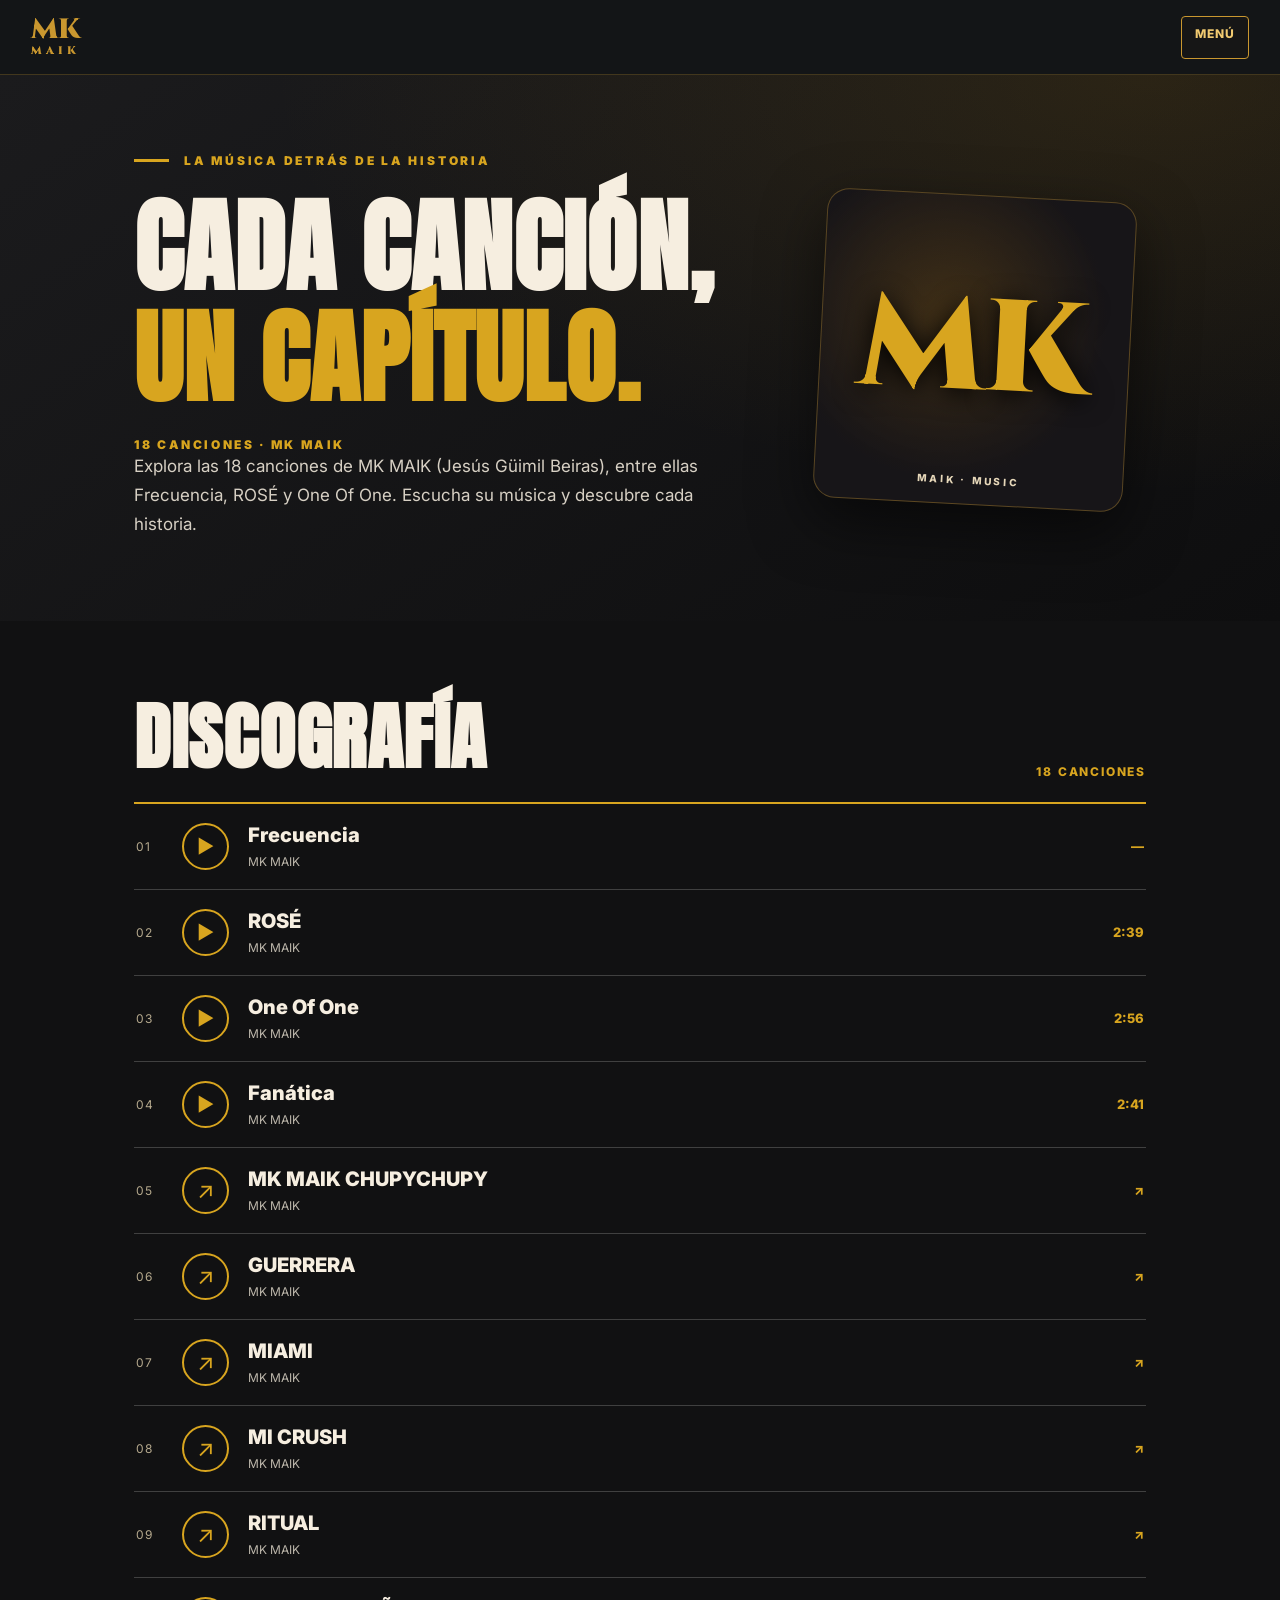
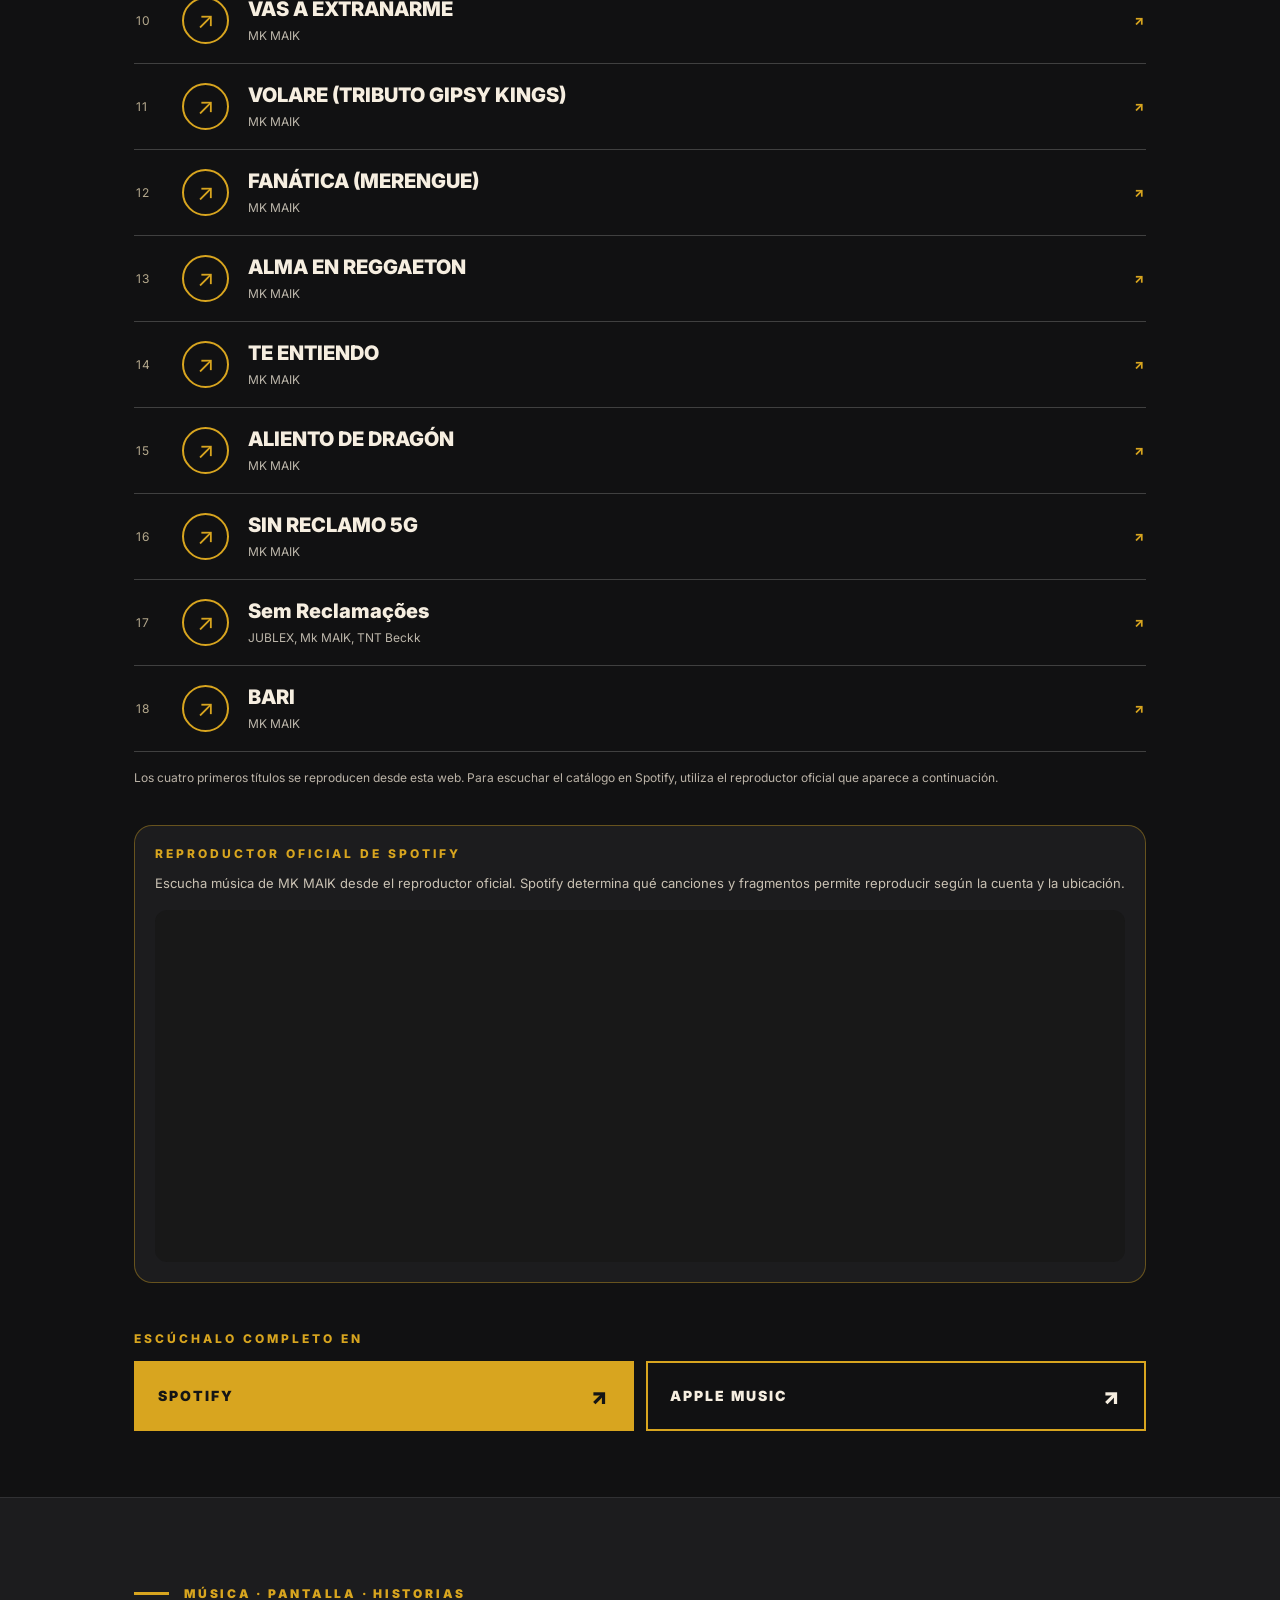
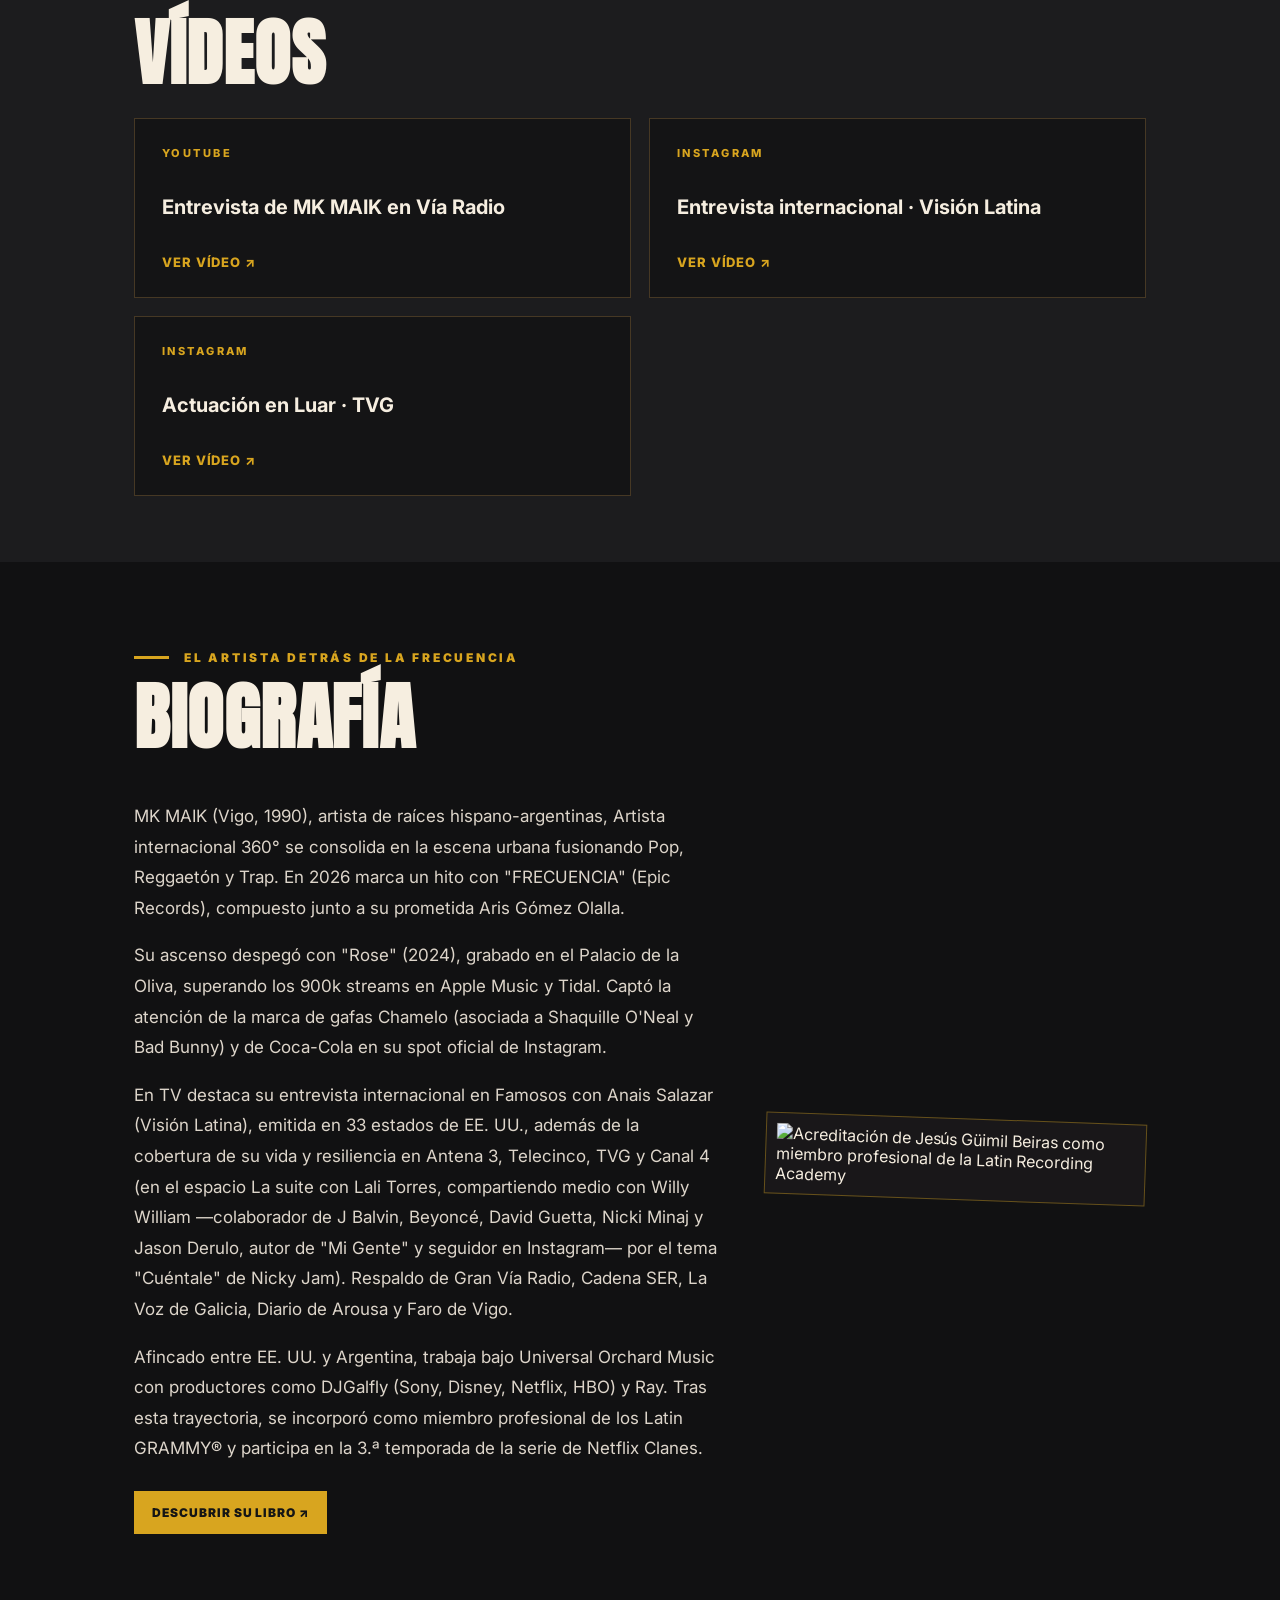
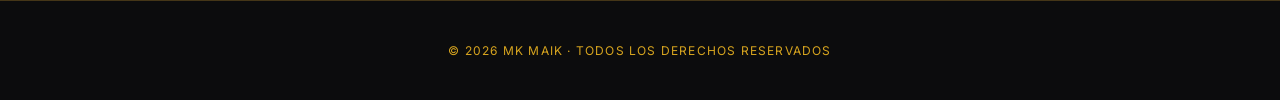
==== commit 013d32c7: "Fase 11: refine SEO titles and descriptions for discografia.html" ====
--- a/discografia.html
+++ b/discografia.html
@@ -4,8 +4,8 @@
 <meta charset="utf-8">
 <meta name="viewport" content="width=device-width,initial-scale=1">
 <meta name="theme-color" content="#111112">
-<title>Discografía de MK MAIK | 18 canciones y música oficial</title>
-<meta name="description" content="Escucha y descubre las 18 canciones de MK MAIK. Explora su discografía, sus temas Frecuencia, ROSÉ y One Of One, y escucha su música en Spotify.">
+<title>MK MAIK: discografía y 18 canciones | Frecuencia y ROSÉ</title>
+<meta name="description" content="Explora la discografía de MK MAIK (Jesús Güimil Beiras): 18 canciones, entre ellas Frecuencia, ROSÉ y One Of One. Escucha sus temas en la web oficial.">
 <link rel="canonical" href="https://www.mkmaik.com/discografia.html">
 <link rel="alternate" hreflang="es" href="https://www.mkmaik.com/discografia.html">
 <link rel="alternate" hreflang="en" href="https://www.mkmaik.com/discography-en.html">
@@ -13,8 +13,8 @@
 <meta name="robots" content="index,follow,max-image-preview:large">
 <meta property="og:type" content="website">
 <meta property="og:site_name" content="MK MAIK">
-<meta property="og:title" content="Discografía de MK MAIK | 18 canciones y música oficial">
-<meta property="og:description" content="Descubre las 18 canciones de MK MAIK, escucha su música y conoce su discografía.">
+<meta property="og:title" content="MK MAIK: discografía y 18 canciones | Frecuencia y ROSÉ">
+<meta property="og:description" content="Explora la discografía de MK MAIK (Jesús Güimil Beiras): 18 canciones, entre ellas Frecuencia, ROSÉ y One Of One. Escucha sus temas en la web oficial.">
 <meta property="og:url" content="https://www.mkmaik.com/discografia.html">
 <meta property="og:image" content="https://www.mkmaik.com/assets/images%203/frecuencia-foto.jpg">
 <meta name="twitter:card" content="summary_large_image">
--- a/diseno-global.css
+++ b/diseno-global.css
@@ -119,7 +119,7 @@
 body.mk-subpage footer a:hover{
   color:#f1ca70;
 }
-@media(min-width:1051px){
+@media(min-width:1361px){
   body.mk-subpage > header .menu-toggle,
   body.mk-subpage > header .nav-mobile,
   body.mk-subpage > header .mobile-nav-toggle{display:none!important}
@@ -128,7 +128,7 @@
   body.mk-subpage > header .mobile-menu,
   body.mk-subpage > header .menu-panel[hidden]{display:none!important}
 }
-@media(max-width:1050px){
+@media(max-width:1360px){
   body.mk-subpage > header .desktop-nav{display:none!important}
   body.mk-subpage > header .menu-toggle,
   body.mk-subpage > header .nav-mobile,
@@ -160,3 +160,16 @@
   body.mk-subpage > header .brand,
   body.mk-subpage > header .logo{font-size:24px}
 }
+
+/* Keep menus within the usable width at intermediate desktop breakpoints. */
+@media(min-width:1361px){
+  body.mk-subpage > header .desktop-nav{gap:clamp(8px,.95vw,16px)}
+  body.mk-subpage > header .desktop-nav a{font-size:clamp(9px,.65vw,11px);letter-spacing:.08em}
+  body.mk-subpage > header .header-tag{font-size:10px;letter-spacing:.12em}
+}
+@media(max-width:1360px){
+  body.mk-subpage > header .header-actions{margin-left:auto}
+  body.mk-subpage > header .menu-panel:not([hidden]){position:absolute;left:0;right:0;top:100%;max-height:calc(100dvh - 74px);overflow-y:auto;box-shadow:0 20px 40px #0009}
+  body.mk-subpage > header .menu-panel-inner{width:min(1060px,94vw);margin:auto;padding:10px 12px 22px}
+  body.mk-subpage > header .menu-panel a{padding:11px 4px;font-size:12px}
+}
